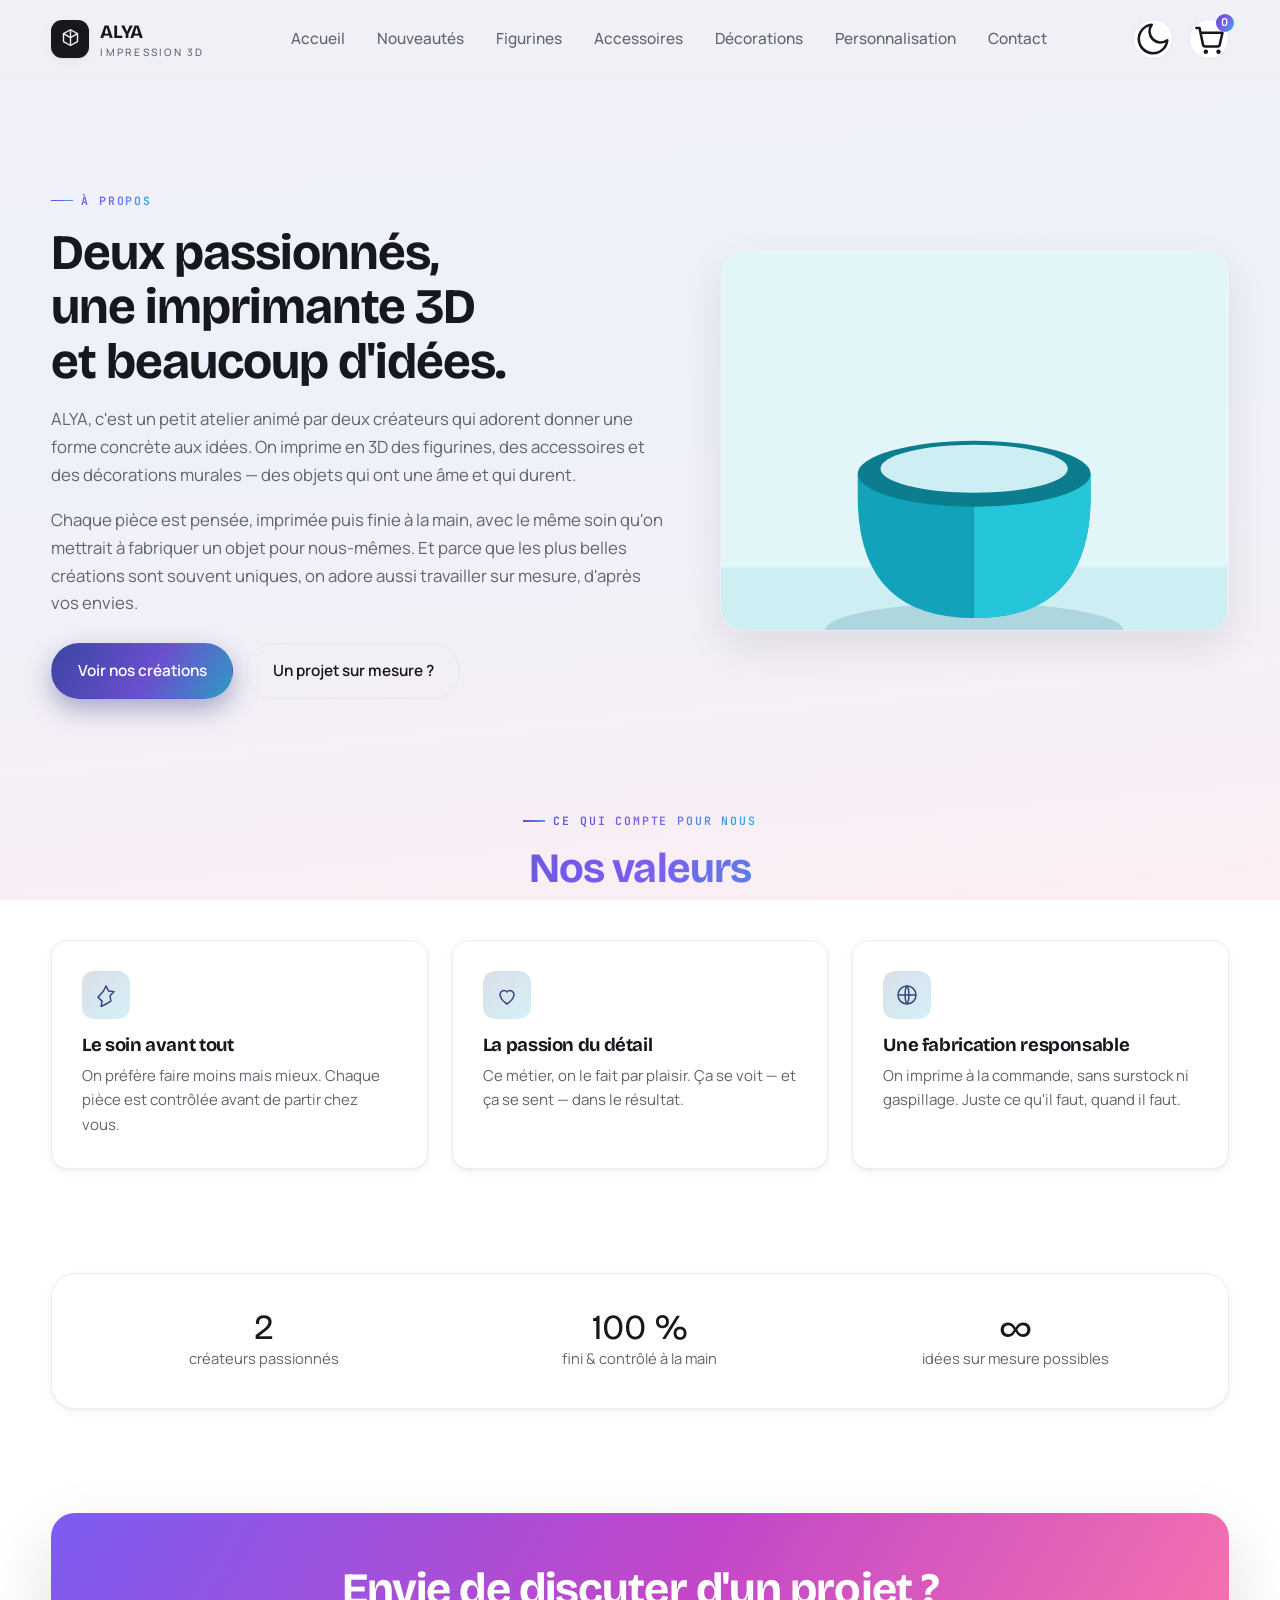
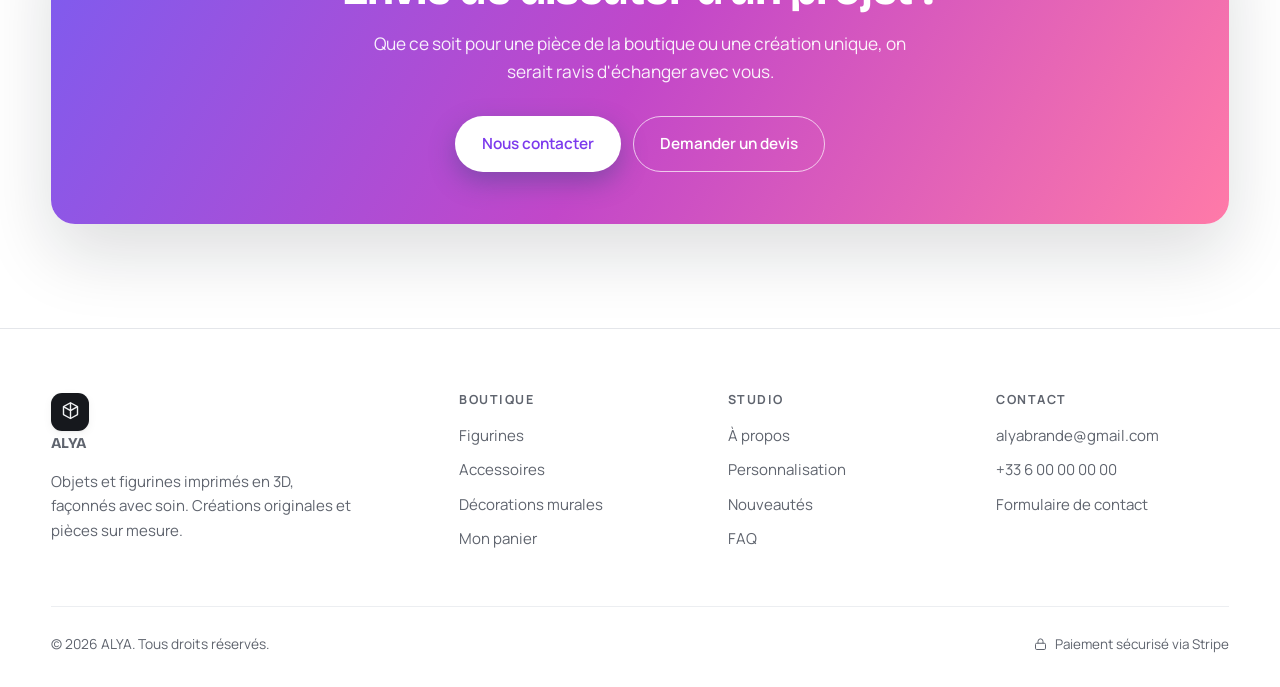
==== a-propos.html @ 7d10f4c6 "Couleur partout : bandes de sections colorées, bannière dégradé, titres colorés - Bandes violet/cyan" ====
<!DOCTYPE html>
<html lang="fr">
<head>
  <meta charset="UTF-8">
  <meta name="viewport" content="width=device-width, initial-scale=1.0">
  <title>À propos — ALYA</title>
  <meta name="description" content="ALYA, un petit atelier d'impression 3D animé par deux passionnés. Notre histoire, nos valeurs et notre façon de travailler.">
  <link rel="preconnect" href="https://fonts.googleapis.com">
  <link rel="preconnect" href="https://fonts.gstatic.com" crossorigin>
  <link rel="stylesheet" href="css/styles.css">
</head>
<body>

  <header id="site-header"></header>

  <!-- ===== HERO À PROPOS ===== -->
  <section>
    <div class="wrap">
      <div class="about-hero">
        <div class="reveal in">
          <span class="eyebrow">À propos</span>
          <h1 style="font-size:clamp(2rem,4.4vw,3.1rem);margin:1rem 0 1rem;">Deux passionnés, une imprimante 3D et beaucoup d'idées.</h1>
          <div class="prose">
            <p>ALYA, c'est un petit atelier animé par deux créateurs qui adorent donner une forme concrète aux idées. On imprime en 3D des figurines, des accessoires et des décorations murales — des objets qui ont une âme et qui durent.</p>
            <p>Chaque pièce est pensée, imprimée puis finie à la main, avec le même soin qu'on mettrait à fabriquer un objet pour nous-mêmes. Et parce que les plus belles créations sont souvent uniques, on adore aussi travailler sur mesure, d'après vos envies.</p>
          </div>
          <div class="hero-cta" style="margin-top:1.6rem;">
            <a class="btn btn-primary" href="boutique.html">Voir nos créations</a>
            <a class="btn btn-ghost" href="sur-mesure.html">Un projet sur mesure ?</a>
          </div>
        </div>
        <div class="about-visual reveal in" data-cat-art="accessoires"></div>
      </div>
    </div>
  </section>

  <!-- ===== VALEURS ===== -->
  <section style="padding-top:0;">
    <div class="wrap">
      <div class="head center reveal">
        <span class="eyebrow" style="justify-content:center">Ce qui compte pour nous</span>
        <h2>Nos valeurs</h2>
      </div>
      <div class="about-values">
        <div class="guarantee reveal"><div class="g-ico"><svg viewBox="0 0 24 24" fill="none"><path d="M12 3l2.5 5 5.5.8-4 3.9.9 5.5L12 21l-4.9 2.6.9-5.5-4-3.9L9.5 8 12 3z" stroke="currentColor" stroke-width="1.5" stroke-linejoin="round"/></svg></div><h3>Le soin avant tout</h3><p>On préfère faire moins mais mieux. Chaque pièce est contrôlée avant de partir chez vous.</p></div>
        <div class="guarantee reveal"><div class="g-ico"><svg viewBox="0 0 24 24" fill="none"><path d="M12 21s-7-4.5-7-10a4 4 0 017-2 4 4 0 017 2c0 5.5-7 10-7 10z" stroke="currentColor" stroke-width="1.5" stroke-linejoin="round"/></svg></div><h3>La passion du détail</h3><p>Ce métier, on le fait par plaisir. Ça se voit — et ça se sent — dans le résultat.</p></div>
        <div class="guarantee reveal"><div class="g-ico"><svg viewBox="0 0 24 24" fill="none"><path d="M3 12a9 9 0 1018 0 9 9 0 00-18 0z" stroke="currentColor" stroke-width="1.5"/><path d="M3 12h18M12 3c2.5 2.5 2.5 15 0 18M12 3c-2.5 2.5-2.5 15 0 18" stroke="currentColor" stroke-width="1.5"/></svg></div><h3>Une fabrication responsable</h3><p>On imprime à la commande, sans surstock ni gaspillage. Juste ce qu'il faut, quand il faut.</p></div>
      </div>
    </div>
  </section>

  <!-- ===== CHIFFRES ===== -->
  <section style="padding-top:0;">
    <div class="wrap">
      <div class="stat-band reveal">
        <div><div class="b">2</div><span>créateurs passionnés</span></div>
        <div><div class="b">100 %</div><span>fini & contrôlé à la main</span></div>
        <div><div class="b">∞</div><span>idées sur mesure possibles</span></div>
      </div>
    </div>
  </section>

  <!-- ===== CTA ===== -->
  <section style="padding-top:0;">
    <div class="wrap">
      <div class="cta-band reveal">
        <h2>Envie de discuter d'un projet ?</h2>
        <p>Que ce soit pour une pièce de la boutique ou une création unique, on serait ravis d'échanger avec vous.</p>
        <div class="hero-cta" style="justify-content:center;">
          <a class="btn btn-primary" href="contact.html">Nous contacter</a>
          <a class="btn btn-ghost" href="sur-mesure.html">Demander un devis</a>
        </div>
      </div>
    </div>
  </section>

  <footer id="site-footer"></footer>

  <script src="js/products.js?v=7"></script>
  <script src="js/app.js?v=7"></script>
</body>
</html>
---- css/styles.css ----
/* =========================================================
   Studio 3DD — Identité visuelle
   Direction : atelier d'impression 3D premium.
   Neutres porcelaine, accent encre profond, typographie
   éditoriale. Sobre, chaleureux, digne de confiance.
   ========================================================= */

@import url('https://fonts.googleapis.com/css2?family=Bricolage+Grotesque:opsz,wght@12..96,400..800&family=Manrope:wght@400;500;600;700;800&family=JetBrains+Mono:wght@500;600;700&display=swap');

:root {
  /* Neutres */
  --bg:        #f1f2f4;
  --surface:   #ffffff;
  --surface-2: #f7f8fa;
  --ink:       #16181d;
  --muted:     #5f646e;
  --line:      #e4e6ea;
  --line-soft: #eceef1;

  /* Accent (encre profonde, utilisée avec parcimonie) */
  --accent:      #34467f;
  --accent-2:    #4a5fa8;
  --accent-soft: #eaedf5;
  --amber:       #b5762f; /* touche chaude discrète : matière, finition */

  --shadow-sm: 0 1px 2px rgba(16,18,25,.05), 0 3px 10px rgba(16,18,25,.05);
  --shadow:    0 16px 40px rgba(16,18,25,.09);
  --shadow-lg: 0 30px 70px rgba(16,18,25,.14);

  --radius:   16px;
  --radius-lg:24px;

  --display: 'Bricolage Grotesque', 'Manrope', system-ui, sans-serif;
  --sans:    'Manrope', system-ui, -apple-system, 'Segoe UI', sans-serif;

  --maxw: 1200px;

  /* Visuels d'attente produits (façon photo studio) */
  --ph-bg1:   #eef0f3;
  --ph-bg2:   #e4e7eb;
  --ph-form1: #cfd4dc;
  --ph-form2: #b7bec9;
  --ph-form3: #9aa2af;
  --ph-shadow: rgba(16,18,25,.09);
}

:root[data-theme="dark"],
html[data-theme="dark"] {
  --bg:        #0e0f13;
  --surface:   #16181e;
  --surface-2: #1b1e25;
  --ink:       #f2f3f6;
  --muted:     #9ca2af;
  --line:      #262a32;
  --line-soft: #20242b;
  --accent:      #93a4e0;
  --accent-2:    #aab7ea;
  --accent-soft: #1c2130;
  --amber:       #d69a55;
  --shadow-sm: 0 1px 2px rgba(0,0,0,.4);
  --shadow:    0 16px 40px rgba(0,0,0,.5);
  --shadow-lg: 0 30px 70px rgba(0,0,0,.6);
  --ph-bg1:   #1b1e25;
  --ph-bg2:   #14161c;
  --ph-form1: #3c4450;
  --ph-form2: #2d3340;
  --ph-form3: #4c5769;
  --ph-shadow: rgba(0,0,0,.45);
}
@media (prefers-color-scheme: dark) {
  :root:not([data-theme="light"]) {
    --bg:        #0e0f13;
    --surface:   #16181e;
    --surface-2: #1b1e25;
    --ink:       #f2f3f6;
    --muted:     #9ca2af;
    --line:      #262a32;
    --line-soft: #20242b;
    --accent:      #93a4e0;
    --accent-2:    #aab7ea;
    --accent-soft: #1c2130;
    --amber:       #d69a55;
    --shadow-sm: 0 1px 2px rgba(0,0,0,.4);
    --shadow:    0 16px 40px rgba(0,0,0,.5);
    --shadow-lg: 0 30px 70px rgba(0,0,0,.6);
    --ph-bg1:   #1b1e25;
    --ph-bg2:   #14161c;
    --ph-form1: #3c4450;
    --ph-form2: #2d3340;
    --ph-form3: #4c5769;
    --ph-shadow: rgba(0,0,0,.45);
  }
}

* { box-sizing: border-box; margin: 0; padding: 0; }
html { scroll-behavior: smooth; -webkit-text-size-adjust: 100%; }
body {
  font-family: var(--sans);
  background: var(--bg);
  color: var(--ink);
  line-height: 1.65;
  font-weight: 400;
  -webkit-font-smoothing: antialiased;
  text-rendering: optimizeLegibility;
}
img { max-width: 100%; display: block; }
a { color: inherit; text-decoration: none; }
::selection { background: var(--accent); color: #fff; }

.wrap { width: min(var(--maxw), 92%); margin-inline: auto; }
section { padding: 92px 0; }

h1, h2, h3, h4 { font-family: var(--display); font-weight: 700; line-height: 1.1; letter-spacing: -.02em; text-wrap: balance; }

/* ---------- Petites étiquettes ---------- */
.eyebrow {
  display: inline-flex; align-items: center; gap: .5rem;
  font-family: var(--sans);
  font-size: .74rem; font-weight: 700;
  letter-spacing: .14em; text-transform: uppercase;
  color: var(--accent);
}
.eyebrow::before { content: ""; width: 22px; height: 1.5px; background: var(--accent); display: inline-block; }

/* ---------- Boutons ---------- */
.btn {
  display: inline-flex; align-items: center; justify-content: center; gap: .55rem;
  font-family: var(--sans); font-weight: 600; font-size: .96rem;
  padding: .9rem 1.6rem; border-radius: 999px; border: 1.5px solid transparent;
  cursor: pointer; transition: transform .18s ease, box-shadow .18s ease, background .18s ease, color .18s ease, border-color .18s ease;
  white-space: nowrap;
}
.btn-primary { background: var(--ink); color: var(--bg); }
.btn-primary:hover { transform: translateY(-2px); box-shadow: var(--shadow); }
.btn-ghost { background: transparent; color: var(--ink); border-color: var(--line); }
.btn-ghost:hover { border-color: var(--ink); transform: translateY(-2px); }
.btn-block { width: 100%; }
.btn[disabled] { opacity: .5; cursor: not-allowed; }
.btn[disabled]:hover { transform: none; box-shadow: none; }
.btn svg { width: 18px; height: 18px; }

/* ---------- Header ---------- */
.site-header {
  position: sticky; top: 0; z-index: 60;
  background: color-mix(in srgb, var(--bg) 80%, transparent);
  backdrop-filter: blur(14px) saturate(1.4);
  border-bottom: 1px solid var(--line-soft);
}
.nav { display: flex; align-items: center; justify-content: space-between; padding: 16px 0; }
.brand { display: inline-flex; align-items: center; gap: .7rem; font-family: var(--display); font-weight: 700; font-size: 1.18rem; letter-spacing: -.02em; }
.brand .mark {
  width: 38px; height: 38px; border-radius: 11px; display: grid; place-items: center;
  background: var(--ink); color: var(--bg); box-shadow: var(--shadow-sm);
}
.brand .mark svg { width: 21px; height: 21px; }
.brand small { display: block; font-family: var(--sans); font-weight: 500; font-size: .64rem; letter-spacing: .22em; text-transform: uppercase; color: var(--muted); margin-top: -3px; }
.nav-links { display: flex; align-items: center; gap: 2rem; }
.nav-links a { font-weight: 500; font-size: .96rem; color: var(--muted); transition: color .15s; }
.nav-links a:hover, .nav-links a.active { color: var(--ink); }
.nav-right { display: flex; align-items: center; gap: 1rem; }
.icon-btn { width: 40px; height: 40px; border-radius: 999px; border: 1.5px solid var(--line); background: var(--surface); color: var(--ink); cursor: pointer; display: grid; place-items: center; transition: border-color .15s, transform .15s; }
.icon-btn:hover { border-color: var(--ink); }
.nav-toggle { display: none; }

/* ---------- Hero ---------- */
.hero { position: relative; overflow: hidden; }
.hero-inner { display: grid; grid-template-columns: 1.05fr .95fr; gap: 56px; align-items: center; padding: 88px 0 72px; }
.hero h1 { font-size: clamp(2.4rem, 5.2vw, 4rem); margin: 1.4rem 0 1.2rem; font-weight: 700; }
.hero h1 em { font-style: normal; color: var(--accent); }
.hero .lead { font-size: 1.16rem; color: var(--muted); max-width: 48ch; margin-bottom: 2rem; }
.hero-cta { display: flex; gap: .8rem; flex-wrap: wrap; align-items: center; }
.hero-meta { display: flex; gap: 1.8rem; margin-top: 2.4rem; flex-wrap: wrap; }
.hero-meta .stat b { font-family: var(--display); font-size: 1.5rem; display: block; line-height: 1; }
.hero-meta .stat span { font-size: .84rem; color: var(--muted); }

.hero-visual { position: relative; }
.hero-frame {
  aspect-ratio: 4/5; border-radius: var(--radius-lg); overflow: hidden;
  background: var(--surface); box-shadow: var(--shadow-lg); border: 1px solid var(--line-soft);
}
.hero-frame svg { width: 100%; height: 100%; }
.hero-tag {
  position: absolute; left: -18px; bottom: 34px;
  background: var(--surface); border: 1px solid var(--line);
  border-radius: 14px; padding: .8rem 1.05rem; box-shadow: var(--shadow);
  display: flex; align-items: center; gap: .7rem; max-width: 230px;
}
.hero-tag .dot { width: 34px; height: 34px; border-radius: 9px; background: var(--accent-soft); color: var(--accent); display: grid; place-items: center; flex: none; }
.hero-tag .dot svg { width: 18px; height: 18px; }
.hero-tag b { font-size: .9rem; display: block; }
.hero-tag span { font-size: .78rem; color: var(--muted); }

/* ---------- Bande de confiance ---------- */
.trust-strip { border-block: 1px solid var(--line-soft); background: var(--surface); }
.trust-strip .wrap { display: grid; grid-template-columns: repeat(4, 1fr); gap: 28px; padding: 30px 0; }
.trust-item { display: flex; align-items: center; gap: .9rem; }
.trust-item .ti { width: 42px; height: 42px; border-radius: 11px; background: var(--surface-2); color: var(--accent); display: grid; place-items: center; flex: none; border: 1px solid var(--line-soft); }
.trust-item .ti svg { width: 21px; height: 21px; }
.trust-item b { font-size: .94rem; display: block; }
.trust-item span { font-size: .82rem; color: var(--muted); }

/* ---------- En-têtes de section ---------- */
.head { max-width: 640px; margin-bottom: 48px; }
.head.center { margin-inline: auto; text-align: center; }
.head h2 { font-size: clamp(1.8rem, 3.6vw, 2.6rem); margin: 1rem 0 .8rem; }
.head p { color: var(--muted); font-size: 1.06rem; }
.head-row { display: flex; align-items: flex-end; justify-content: space-between; gap: 20px; flex-wrap: wrap; }

/* ---------- Catégories ---------- */
.cat-grid { display: grid; grid-template-columns: repeat(3, 1fr); gap: 22px; }
.cat-card {
  position: relative; display: flex; flex-direction: column;
  border-radius: var(--radius-lg); overflow: hidden;
  background: var(--surface); border: 1px solid var(--line-soft);
  box-shadow: var(--shadow-sm); transition: transform .22s ease, box-shadow .22s ease;
  min-height: 320px;
}
.cat-card:hover { transform: translateY(-6px); box-shadow: var(--shadow); }
.cat-card .cat-art { aspect-ratio: 16/11; overflow: hidden; }
.cat-card .cat-art svg { width: 100%; height: 100%; }
.cat-card .cat-body { padding: 22px 24px 26px; display: flex; flex-direction: column; gap: .3rem; flex: 1; }
.cat-card h3 { font-size: 1.3rem; }
.cat-card p { color: var(--muted); font-size: .94rem; }
.cat-card .link { margin-top: auto; padding-top: 1rem; color: var(--ink); font-weight: 600; font-size: .92rem; display: inline-flex; align-items: center; gap: .45rem; transition: gap .18s; }
.cat-card:hover .link { gap: .8rem; }
.cat-card .link .arrow { color: var(--accent); }

/* ---------- Filtres ---------- */
.filters { display: flex; flex-wrap: wrap; gap: .55rem; margin-bottom: 34px; }
.chip {
  font-family: var(--sans); font-weight: 600; font-size: .9rem;
  padding: .58rem 1.15rem; border-radius: 999px;
  border: 1.5px solid var(--line); background: var(--surface); color: var(--muted);
  cursor: pointer; transition: all .16s ease;
}
.chip:hover { border-color: var(--ink); color: var(--ink); }
.chip.active { background: var(--ink); color: var(--bg); border-color: var(--ink); }

/* ---------- Grille produits ---------- */
.product-grid { display: grid; grid-template-columns: repeat(4, 1fr); gap: 24px; }
.card {
  display: flex; flex-direction: column; background: var(--surface);
  border: 1px solid var(--line-soft); border-radius: var(--radius);
  overflow: hidden; box-shadow: var(--shadow-sm);
  transition: transform .2s ease, box-shadow .2s ease, border-color .2s ease;
}
.card:hover { transform: translateY(-6px); box-shadow: var(--shadow); border-color: var(--line); }
.card-media { position: relative; aspect-ratio: 1/1; overflow: hidden; background: var(--surface-2); }
.card-media img { width: 100%; height: 100%; object-fit: cover; }
.card-media svg { width: 100%; height: 100%; }
.badge {
  position: absolute; top: 14px; left: 14px;
  font-size: .68rem; font-weight: 700; letter-spacing: .04em;
  color: var(--ink); background: color-mix(in srgb, var(--surface) 90%, transparent);
  backdrop-filter: blur(6px);
  padding: .32rem .62rem; border-radius: 999px; border: 1px solid var(--line);
}
.badge.nouveau { color: var(--accent); }
.badge.populaire { color: var(--amber); }
.card-body { padding: 18px 18px 20px; display: flex; flex-direction: column; gap: .4rem; flex: 1; }
.card-cat { font-size: .72rem; text-transform: uppercase; letter-spacing: .12em; color: var(--muted); font-weight: 600; }
.card h3 { font-size: 1.06rem; letter-spacing: -.01em; }
.card .desc { font-size: .88rem; color: var(--muted); flex: 1; }
.price-row { display: flex; align-items: baseline; gap: .55rem; margin-top: .5rem; }
.price { font-family: var(--display); font-size: 1.28rem; font-weight: 700; font-variant-numeric: tabular-nums; }
.old-price { font-size: .92rem; color: var(--muted); text-decoration: line-through; }
.card .btn { margin-top: .7rem; }
.empty { grid-column: 1/-1; text-align: center; color: var(--muted); padding: 48px 0; }

/* ---------- Sur mesure (procédé) ---------- */
.process { background: var(--ink); color: var(--bg); border-radius: var(--radius-lg); overflow: hidden; }
:root[data-theme="dark"] .process, html[data-theme="dark"] .process { background: var(--surface-2); color: var(--ink); border: 1px solid var(--line); }
@media (prefers-color-scheme: dark) { :root:not([data-theme="light"]) .process { background: var(--surface-2); color: var(--ink); border: 1px solid var(--line); } }
.process-inner { display: grid; grid-template-columns: .9fr 1.1fr; gap: 48px; padding: 56px; align-items: center; }
.process .eyebrow { color: var(--accent-2); }
.process .eyebrow::before { background: var(--accent-2); }
.process h2 { font-size: clamp(1.8rem, 3.6vw, 2.6rem); margin: 1rem 0 1rem; }
.process p.lead { opacity: .78; margin-bottom: 1.8rem; max-width: 44ch; }
.process .btn-primary { background: var(--bg); color: var(--ink); }
.steps { display: grid; gap: 14px; }
.step { display: flex; gap: 1.1rem; align-items: flex-start; padding: 20px 22px; border-radius: 14px; background: color-mix(in srgb, var(--bg) 8%, transparent); border: 1px solid color-mix(in srgb, var(--bg) 16%, transparent); }
:root[data-theme="dark"] .step, html[data-theme="dark"] .step { background: var(--surface); border-color: var(--line); }
@media (prefers-color-scheme: dark) { :root:not([data-theme="light"]) .step { background: var(--surface); border-color: var(--line); } }
.step .num { font-family: var(--display); font-weight: 700; font-size: 1.15rem; opacity: .55; flex: none; width: 1.6rem; }
.step b { display: block; font-size: 1.02rem; margin-bottom: .15rem; }
.step span { font-size: .9rem; opacity: .72; }

/* ---------- Garanties ---------- */
.guarantee-grid { display: grid; grid-template-columns: repeat(3, 1fr); gap: 24px; }
.guarantee {
  background: var(--surface); border: 1px solid var(--line-soft); border-radius: var(--radius);
  padding: 30px; box-shadow: var(--shadow-sm);
}
.guarantee .g-ico { width: 48px; height: 48px; border-radius: 12px; background: var(--accent-soft); color: var(--accent); display: grid; place-items: center; margin-bottom: 1rem; }
.guarantee .g-ico svg { width: 24px; height: 24px; }
.guarantee h3 { font-size: 1.16rem; margin-bottom: .5rem; }
.guarantee p { color: var(--muted); font-size: .94rem; }

/* ---------- FAQ ---------- */
.faq { max-width: 760px; margin-inline: auto; }
.faq details {
  border: 1px solid var(--line); border-radius: 14px; background: var(--surface);
  padding: 4px 22px; margin-bottom: 12px; transition: border-color .18s;
}
.faq details[open] { border-color: var(--ink); }
.faq summary {
  cursor: pointer; list-style: none; padding: 18px 0; font-weight: 600; font-size: 1.04rem;
  display: flex; align-items: center; justify-content: space-between; gap: 1rem;
}
.faq summary::-webkit-details-marker { display: none; }
.faq summary .plus { flex: none; width: 22px; height: 22px; position: relative; transition: transform .2s; }
.faq summary .plus::before, .faq summary .plus::after { content: ""; position: absolute; background: var(--ink); border-radius: 2px; inset: 0; margin: auto; }
.faq summary .plus::before { width: 14px; height: 2px; }
.faq summary .plus::after { width: 2px; height: 14px; }
.faq details[open] summary .plus { transform: rotate(135deg); }
.faq .answer { padding: 0 0 20px; color: var(--muted); font-size: .96rem; }

/* ---------- Bannière CTA ---------- */
.cta-band { text-align: center; }
.cta-band h2 { font-size: clamp(1.9rem, 4vw, 2.8rem); margin-bottom: 1rem; }
.cta-band p { color: var(--muted); max-width: 52ch; margin: 0 auto 1.8rem; font-size: 1.08rem; }

/* ---------- Formulaire devis ---------- */
.form-card { background: var(--surface); border: 1px solid var(--line); border-radius: var(--radius-lg); padding: 40px; box-shadow: var(--shadow); max-width: 760px; margin-inline: auto; }
.form-row { display: grid; gap: .45rem; margin-bottom: 1.2rem; }
.form-row.two { grid-template-columns: 1fr 1fr; gap: 1rem; }
.form-row label { font-weight: 600; font-size: .9rem; }
.form-row input, .form-row textarea, .form-row select {
  font-family: var(--sans); font-size: 1rem; color: var(--ink);
  padding: .85rem 1rem; border-radius: 12px; border: 1.5px solid var(--line);
  background: var(--surface-2); transition: border-color .15s, background .15s;
}
.form-row input:focus, .form-row textarea:focus, .form-row select:focus { outline: none; border-color: var(--accent); background: var(--surface); }
.form-note { text-align: center; font-size: .86rem; color: var(--muted); margin-top: 1rem; }
.secure { display: inline-flex; align-items: center; gap: .4rem; font-size: .84rem; color: var(--muted); }
.secure svg { width: 15px; height: 15px; }

/* ---------- Page boutique : en-tête ---------- */
.page-head { background: var(--surface); border-bottom: 1px solid var(--line-soft); }
.page-head .wrap { padding: 64px 0 52px; }
.page-head h1 { font-size: clamp(2rem, 4.4vw, 3.1rem); margin: 1rem 0 .8rem; }
.page-head p { color: var(--muted); font-size: 1.1rem; max-width: 54ch; }

/* ---------- Footer ---------- */
.site-footer { background: var(--surface); border-top: 1px solid var(--line); padding: 64px 0 32px; }
.footer-grid { display: grid; grid-template-columns: 1.6fr 1fr 1fr 1fr; gap: 36px; margin-bottom: 44px; }
.footer-grid h4 { font-family: var(--sans); font-size: .78rem; text-transform: uppercase; letter-spacing: .12em; color: var(--muted); margin-bottom: 1.1rem; font-weight: 700; }
.footer-grid a, .footer-grid p { display: block; color: var(--muted); font-size: .94rem; margin-bottom: .6rem; transition: color .15s; }
.footer-grid a:hover { color: var(--ink); }
.footer-brand p { max-width: 34ch; }
.footer-bottom { border-top: 1px solid var(--line-soft); padding-top: 26px; display: flex; justify-content: space-between; gap: 12px; flex-wrap: wrap; color: var(--muted); font-size: .86rem; }

/* ---------- Révélation au scroll ---------- */
.reveal { opacity: 0; transform: translateY(18px); transition: opacity .6s ease, transform .6s ease; }
.reveal.in { opacity: 1; transform: none; }
@media (prefers-reduced-motion: reduce) { .reveal { opacity: 1; transform: none; transition: none; } html { scroll-behavior: auto; } }

/* ---------- Responsive ---------- */
@media (max-width: 1000px) {
  section { padding: 72px 0; }
  .hero-inner { grid-template-columns: 1fr; gap: 40px; padding: 60px 0 40px; }
  .hero-visual { max-width: 460px; }
  .cat-grid, .guarantee-grid { grid-template-columns: 1fr; }
  .product-grid { grid-template-columns: repeat(3, 1fr); }
  .process-inner { grid-template-columns: 1fr; gap: 32px; padding: 40px 32px; }
  .trust-strip .wrap { grid-template-columns: 1fr 1fr; gap: 22px; }
  .footer-grid { grid-template-columns: 1fr 1fr; gap: 28px; }
}
@media (max-width: 720px) {
  .nav-links { position: fixed; inset: 64px 0 auto 0; flex-direction: column; align-items: flex-start; gap: 0; background: var(--surface); border-bottom: 1px solid var(--line); padding: 8px 6%; box-shadow: var(--shadow); display: none; }
  .nav-links.open { display: flex; }
  .nav-links a { width: 100%; padding: .95rem 0; border-bottom: 1px solid var(--line-soft); }
  .nav-toggle { display: grid; }
  .product-grid { grid-template-columns: 1fr 1fr; gap: 14px; }
  .cat-grid { gap: 16px; }
  .form-row.two { grid-template-columns: 1fr; }
  .form-card { padding: 26px; }
  .card-body { padding: 14px; }
  .footer-grid { grid-template-columns: 1fr; }
}

/* =========================================================
   Ajouts : panier, badge, toast, contact, à propos, formulaire
   ========================================================= */

/* Bouton panier + compteur */
.cart-btn { position: relative; }
.cart-count {
  position: absolute; top: -6px; right: -6px; min-width: 18px; height: 18px; padding: 0 4px;
  border-radius: 999px; background: var(--accent); color: #fff; font-size: .68rem; font-weight: 700;
  display: grid; place-items: center; line-height: 1;
}
:root[data-theme="dark"] .cart-count, html[data-theme="dark"] .cart-count { color: #0e0f13; }

/* Toast */
.toast {
  position: fixed; left: 50%; bottom: 26px; transform: translate(-50%, 20px);
  background: var(--ink); color: var(--bg); padding: .75rem 1.2rem; border-radius: 999px;
  font-size: .92rem; font-weight: 600; box-shadow: var(--shadow-lg);
  opacity: 0; pointer-events: none; transition: opacity .25s ease, transform .25s ease; z-index: 200;
}
.toast.show { opacity: 1; transform: translate(-50%, 0); }

/* Boutons petits */
.btn-sm { padding: .5rem .9rem; font-size: .85rem; }

/* ---------- Page panier ---------- */
.cart-layout { display: grid; grid-template-columns: 1fr 340px; gap: 32px; align-items: start; }
.cart-lines { display: flex; flex-direction: column; gap: 14px; }
.cart-line {
  display: grid; grid-template-columns: 88px 1fr auto auto auto; gap: 18px; align-items: center;
  background: var(--surface); border: 1px solid var(--line-soft); border-radius: var(--radius);
  padding: 14px; box-shadow: var(--shadow-sm);
}
.cart-thumb { width: 88px; height: 88px; border-radius: 12px; overflow: hidden; background: var(--surface-2); }
.cart-thumb svg, .cart-thumb img { width: 100%; height: 100%; object-fit: cover; }
.cart-info h3 { font-size: 1.05rem; margin: .1rem 0; }
.cart-unit { font-size: .85rem; color: var(--muted); }
.qty { display: inline-flex; align-items: center; gap: .2rem; border: 1.5px solid var(--line); border-radius: 999px; padding: 2px; }
.qty-btn { width: 30px; height: 30px; border: none; background: transparent; color: var(--ink); font-size: 1.15rem; cursor: pointer; border-radius: 999px; line-height: 1; }
.qty-btn:hover { background: var(--surface-2); }
.qty-val { min-width: 26px; text-align: center; font-weight: 600; font-variant-numeric: tabular-nums; }
.cart-line-total { font-family: var(--display); font-weight: 700; font-size: 1.1rem; font-variant-numeric: tabular-nums; }
.cart-line-actions { display: flex; flex-direction: column; gap: .4rem; align-items: flex-end; }
.link-remove { background: none; border: none; color: var(--muted); font-size: .82rem; cursor: pointer; text-decoration: underline; padding: 0; font-family: var(--sans); }
.link-remove:hover { color: var(--ink); }
.cart-summary { background: var(--surface); border: 1px solid var(--line); border-radius: var(--radius-lg); padding: 26px; box-shadow: var(--shadow-sm); position: sticky; top: 90px; }
.cart-summary h3 { font-size: 1.2rem; margin-bottom: 1rem; }
.sum-row { display: flex; justify-content: space-between; align-items: baseline; padding: .5rem 0; border-bottom: 1px solid var(--line-soft); }
.sum-row b { font-family: var(--display); font-size: 1.15rem; }
.sum-row.muted { color: var(--muted); font-size: .9rem; border-bottom: none; }
.sum-note { font-size: .82rem; color: var(--muted); margin: 1rem 0; }
.cart-empty { text-align: center; padding: 60px 0; display: grid; gap: 18px; justify-items: center; }
.cart-empty p { color: var(--muted); font-size: 1.1rem; }

/* ---------- Contact ---------- */
.contact-grid { display: grid; grid-template-columns: 1fr 1.2fr; gap: 40px; align-items: start; }
.contact-cards { display: grid; gap: 14px; }
.contact-card { display: flex; gap: 1rem; align-items: flex-start; background: var(--surface); border: 1px solid var(--line-soft); border-radius: var(--radius); padding: 20px 22px; box-shadow: var(--shadow-sm); }
.contact-card .ci { width: 44px; height: 44px; border-radius: 11px; background: var(--accent-soft); color: var(--accent); display: grid; place-items: center; flex: none; }
.contact-card .ci svg { width: 22px; height: 22px; }
.contact-card b { display: block; font-size: 1rem; }
.contact-card a, .contact-card span { color: var(--muted); font-size: .94rem; }
.contact-card a:hover { color: var(--accent); }

/* Astérisque champ obligatoire + fichier */
.req { color: var(--accent); }
.form-row input[type="file"] { padding: .6rem; background: var(--surface-2); cursor: pointer; }
.form-hint { font-size: .82rem; color: var(--muted); }

/* ---------- À propos ---------- */
.about-hero { display: grid; grid-template-columns: 1.1fr .9fr; gap: 48px; align-items: center; }
.about-hero .about-visual { aspect-ratio: 4/3; border-radius: var(--radius-lg); overflow: hidden; background: var(--surface-2); border: 1px solid var(--line-soft); box-shadow: var(--shadow); }
.prose { max-width: 62ch; }
.prose p { color: var(--muted); margin-bottom: 1.1rem; font-size: 1.05rem; }
.about-values { display: grid; grid-template-columns: repeat(3, 1fr); gap: 24px; }
.stat-band { display: grid; grid-template-columns: repeat(3, 1fr); gap: 24px; text-align: center; background: var(--surface); border: 1px solid var(--line-soft); border-radius: var(--radius-lg); padding: 36px; box-shadow: var(--shadow-sm); }
.stat-band .b { font-family: var(--display); font-size: 2.2rem; line-height: 1; }
.stat-band span { color: var(--muted); font-size: .92rem; }
.footer-social { display: flex; gap: 1rem; margin-top: 1rem; }
.footer-social a { display: inline; margin: 0; }

@media (max-width: 1000px) {
  .cart-layout { grid-template-columns: 1fr; }
  .cart-summary { position: static; }
  .contact-grid { grid-template-columns: 1fr; gap: 28px; }
  .about-hero { grid-template-columns: 1fr; gap: 28px; }
  .about-values { grid-template-columns: 1fr; }
  .stat-band { grid-template-columns: 1fr; gap: 18px; padding: 28px; }
}
@media (max-width: 620px) {
  .cart-line { grid-template-columns: 64px 1fr; grid-template-areas: "thumb info" "thumb qty" "total total" "act act"; row-gap: 10px; }
  .cart-thumb { grid-area: thumb; width: 64px; height: 64px; }
  .cart-info { grid-area: info; }
  .qty { grid-area: qty; justify-self: start; }
  .cart-line-total { grid-area: total; }
  .cart-line-actions { grid-area: act; flex-direction: row; align-items: center; justify-content: space-between; }
}

/* =========================================================
   ÉNERGIE « TECH PREMIUM » + INTRO IMPRIMANTE 3D
   Sobre, mais avec une pointe de folie & de technologie.
   ========================================================= */
:root {
  --mono: 'JetBrains Mono', ui-monospace, SFMono-Regular, monospace;
  --grad:     linear-gradient(120deg, #4a54c9 0%, #7c5cf0 50%, #28b6d8 100%);
  --grad-btn: linear-gradient(120deg, #3b45a3 0%, #6a4fce 55%, #2f9ac4 100%);
  --glow: color-mix(in srgb, var(--accent) 42%, transparent);
}
:root[data-theme="dark"], html[data-theme="dark"] {
  --grad:     linear-gradient(120deg, #8b93ff 0%, #b596ff 50%, #71e3f2 100%);
  --grad-btn: linear-gradient(120deg, #5560d6 0%, #8a6cf0 55%, #3fb6da 100%);
}
@media (prefers-color-scheme: dark) {
  :root:not([data-theme="light"]) {
    --grad:     linear-gradient(120deg, #8b93ff 0%, #b596ff 50%, #71e3f2 100%);
    --grad-btn: linear-gradient(120deg, #5560d6 0%, #8a6cf0 55%, #3fb6da 100%);
  }
}

/* Respiration : plus d'air */
section { padding: 104px 0; }

/* Étiquettes en mono technique, encre dégradée */
.eyebrow { font-family: var(--mono); font-weight: 600; font-size: .72rem; letter-spacing: .16em;
  background: var(--grad); -webkit-background-clip: text; background-clip: text; color: transparent; }
.eyebrow::before { background: var(--grad); }

/* Titres : mot mis en avant en dégradé */
.hero h1 em { background: var(--grad); -webkit-background-clip: text; background-clip: text; color: transparent; }

/* Boutons principaux : dégradé tech + halo (le côté sobre reste sur les boutons "ghost") */
.btn-primary { background: var(--grad-btn); color: #fff; box-shadow: 0 10px 26px var(--glow); }
.btn-primary:hover { box-shadow: 0 16px 36px var(--glow); }

/* Halos lumineux animés dans le hero */
.hero-inner { position: relative; z-index: 1; }
.hero::before, .hero::after { content: ""; position: absolute; border-radius: 50%; filter: blur(64px); pointer-events: none; z-index: 0; }
.hero::before { width: 520px; height: 520px; background: radial-gradient(circle, rgba(108,79,224,.34), transparent 68%); top: -170px; right: -60px; animation: orb1 16s ease-in-out infinite; }
.hero::after  { width: 440px; height: 440px; background: radial-gradient(circle, rgba(40,182,216,.30), transparent 68%); bottom: -160px; left: -70px; animation: orb2 19s ease-in-out infinite; }
@keyframes orb1 { 50% { transform: translate(-40px, 50px) scale(1.1); } }
@keyframes orb2 { 50% { transform: translate(50px, -40px) scale(1.08); } }

/* Cadre hero : léger flottement */
.hero-frame { animation: floaty 7s ease-in-out infinite; }
@keyframes floaty { 50% { transform: translateY(-12px); } }

/* Cartes : liseré dégradé au survol + halo discret */
.card { position: relative; }
.card::before { content: ""; position: absolute; left: 0; right: 0; top: 0; height: 3px; background: var(--grad); transform: scaleX(0); transform-origin: left; transition: transform .3s ease; z-index: 3; }
.card:hover::before { transform: scaleX(1); }
.card:hover { box-shadow: var(--shadow), 0 0 0 1px var(--glow); }

/* Nav active : soulignement dégradé */
.nav-links a.active { position: relative; color: var(--ink); }
.nav-links a.active::after { content: ""; position: absolute; left: 0; right: 0; bottom: -6px; height: 2px; border-radius: 2px; background: var(--grad); }

/* Badge panier + petites données */
.cart-count { background: var(--grad); }
.hero-meta .stat span { font-family: var(--mono); text-transform: uppercase; letter-spacing: .05em; font-size: .72rem; }

@media (prefers-reduced-motion: reduce) {
  .hero::before, .hero::after, .hero-frame { animation: none; }
}

/* ---------- Intro : vraie imprimante 3D qui imprime ALYA en relief ---------- */
.intro { position: fixed; inset: 0; z-index: 9999;
  background: radial-gradient(circle at 50% 42%, color-mix(in srgb, var(--accent) 9%, var(--bg)), var(--bg) 68%);
  display: flex; flex-direction: column; align-items: center; justify-content: center; gap: 18px; }
.intro.hide { opacity: 0; pointer-events: none; transition: opacity .6s ease; }
.intro-stage { position: relative; width: 460px; height: 340px; max-width: 92vw; }
.intro-machine { width: 100%; height: 100%; display: block; overflow: visible; }
.intro-machine .frame { fill: none; stroke: var(--ink); stroke-width: 9; stroke-linejoin: round; stroke-linecap: round; opacity: .88; }
.intro-machine .foot { fill: var(--ink); opacity: .88; }
.intro-machine .bed-top { fill: var(--ink); opacity: .13; }
.intro-machine .bed-front { fill: var(--ink); opacity: .22; }
.intro-machine .gantry-bar { fill: var(--ink); opacity: .82; }
.intro-machine .motor { fill: var(--accent); opacity: .85; }
.intro-machine .carriage-box { fill: var(--ink); }
.intro-machine .nozzle { fill: var(--ink); }
.intro-machine .filament { stroke: var(--accent); stroke-width: 3; stroke-linecap: round; }
.intro-machine .spark { fill: var(--accent); filter: drop-shadow(0 0 5px var(--accent)); }
/* La tête (buse) et l'impression montent EXACTEMENT au même rythme, couche par
   couche : la pointe de la buse reste sur la couche en cours d'impression. */
.intro-machine .ig { animation: gantryRise 2.7s steps(18, start) .35s forwards; }
.intro-machine .carriage { animation: carriageSweep .32s ease-in-out .35s infinite alternate; }
.intro-print { position: absolute; left: 0; right: 0; bottom: 92px; text-align: center;
  font-family: var(--display); font-weight: 800; font-size: 82px; line-height: 1; letter-spacing: -.045em;
  color: #6d52d4;
  text-shadow: 1px 2px 0 #5c44bd, 2px 4px 0 #4f3aa8, 3px 6px 0 #453394, 4px 8px 0 #3b2c81, 5px 11px 16px rgba(18,18,42,.4);
  clip-path: inset(100% 0 0 0); animation: printRise 2.7s steps(18, start) .35s forwards; }
.intro-tag { font-family: var(--mono); font-size: .72rem; letter-spacing: .34em; text-transform: uppercase; color: var(--muted);
  opacity: 0; animation: introTag .5s ease 3s forwards; }
@keyframes gantryRise  { from { transform: translateY(56px); } to { transform: translateY(-26px); } }
@keyframes carriageSweep { from { transform: translateX(-122px); } to { transform: translateX(122px); } }
@keyframes printRise   { to { clip-path: inset(0 0 0 0); } }
@keyframes introTag    { from { opacity: 0; transform: translateY(6px); } to { opacity: 1; transform: none; } }
@media (prefers-reduced-motion: reduce) { .intro { display: none; } }

@media (max-width: 560px) {
  .intro-stage { transform: scale(.72); }
  section { padding: 84px 0; }
}

/* Message de confirmation après envoi d'un formulaire */
.form-success { text-align: center; padding: 26px 10px; display: grid; gap: 12px; justify-items: center; }
.form-success .fs-ico { width: 58px; height: 58px; border-radius: 50%; background: var(--accent-soft); color: var(--accent); display: grid; place-items: center; }
.form-success .fs-ico svg { width: 30px; height: 30px; }
.form-success h3 { font-size: 1.4rem; }
.form-success p { color: var(--muted); max-width: 38ch; }

/* =========================================================
   PLUS DE PEPS EN THÈME CLAIR (le thème sombre reste inchangé)
   ========================================================= */
:root {
  --page-bg: linear-gradient(175deg, #f1f0fb 0%, #edf1fa 42%, #fbeef4 100%);
  --hero-wash:
    radial-gradient(1000px 520px at 80% -8%, rgba(124,92,240,.18), transparent 60%),
    radial-gradient(820px 520px at -5% 18%, rgba(40,182,216,.14), transparent 55%);
  --band-wash: linear-gradient(120deg, #ece6fe 0%, #e7f3fb 55%, #fde9f2 100%);
  /* placeholders produits teintés (moins gris, plus vivants) */
  --ph-bg1:   #eceefb;
  --ph-bg2:   #e2e5f6;
  --ph-form1: #d0cff0;
  --ph-form2: #b4b4e6;
  --ph-form3: #8f8fd0;
  --ph-shadow: rgba(80,70,160,.12);
}
:root[data-theme="dark"], html[data-theme="dark"] {
  --page-bg: var(--bg); --hero-wash: none; --band-wash: var(--surface);
}
@media (prefers-color-scheme: dark) {
  :root:not([data-theme="light"]) { --page-bg: var(--bg); --hero-wash: none; --band-wash: var(--surface); }
}

body { background: var(--page-bg); background-attachment: fixed; }
.hero { background: var(--hero-wash); }
.hero::before, .hero::after { opacity: .95; }

/* Bandeau de confiance légèrement teinté */
.trust-strip { background: color-mix(in srgb, var(--surface) 88%, var(--accent-soft)); }

/* Bannière CTA colorée (pop) */
.cta-band {
  background: var(--band-wash);
  border: 1px solid var(--line-soft);
  border-radius: var(--radius-lg);
  padding: 52px 32px;
}
:root[data-theme="dark"] .cta-band, html[data-theme="dark"] .cta-band { border-color: var(--line); }

/* Icônes de catégorie / garanties en dégradé (plus vivant) */
.guarantee .g-ico, .contact-card .ci, .hero-tag .dot {
  background: linear-gradient(135deg, color-mix(in srgb, var(--accent) 18%, var(--surface)), color-mix(in srgb, #28b6d8 20%, var(--surface)));
}

/* =========================================================
   NIVEAU DE COULEUR "MIDDLE" (plus vif, clair ET sombre)
   ========================================================= */
/* Hero plus coloré */
:root {
  --hero-wash:
    radial-gradient(1100px 560px at 82% -10%, rgba(124,92,240,.26), transparent 60%),
    radial-gradient(900px 560px at -8% 16%, rgba(40,182,216,.20), transparent 55%),
    radial-gradient(720px 480px at 50% 118%, rgba(255,110,170,.15), transparent 60%);
}

/* Badges produits colorés (remplis) */
.badge { background: var(--ink); color: #fff; border: none; backdrop-filter: none; }
.badge.nouveau   { background: linear-gradient(135deg, #7c5cf0, #28b6d8); color: #fff; }
.badge.populaire { background: linear-gradient(135deg, #ff7aa8, #ff9d5c); color: #fff; }

/* En-têtes de page teintés */
.page-head { background: var(--band-wash); }

/* Cartes catégorie : liseré coloré en haut */
.cat-grid .cat-card:nth-child(3n+1) { border-top: 3px solid #7c5cf0; }
.cat-grid .cat-card:nth-child(3n+2) { border-top: 3px solid #22c3d6; }
.cat-grid .cat-card:nth-child(3n+3) { border-top: 3px solid #ff7aa8; }

/* Étiquette catégorie des produits en couleur d'accent */
.card-cat { color: #7c5cf0; }

/* =========================================================
   COULEUR PARTOUT — mode clair coloré (sombre reste sobre)
   ========================================================= */
:root {
  --band-violet: linear-gradient(180deg, #f3ecff 0%, #ebe0ff 100%);
  --band-cyan:   linear-gradient(180deg, #e6f7fb 0%, #d8f0f6 100%);
  --band-pink:   linear-gradient(180deg, #ffedf4 0%, #ffe0ec 100%);
  --band-amber:  linear-gradient(180deg, #fff3e3 0%, #ffe8cd 100%);
  --band-trust:  linear-gradient(90deg, #efe6ff 0%, #e2f5fb 50%, #ffe7f1 100%);
  --cc1: linear-gradient(180deg, #f2eb ff, #ffffff);
  --cc1: linear-gradient(180deg, #f2ebff, #ffffff);
  --cc2: linear-gradient(180deg, #e7f8fc, #ffffff);
  --cc3: linear-gradient(180deg, #ffedf6, #ffffff);
}
:root[data-theme="dark"], html[data-theme="dark"] {
  --band-violet: var(--bg); --band-cyan: var(--bg); --band-pink: var(--bg); --band-amber: var(--bg);
  --band-trust: var(--surface); --cc1: var(--surface); --cc2: var(--surface); --cc3: var(--surface);
}
@media (prefers-color-scheme: dark) { :root:not([data-theme="light"]) {
  --band-violet: var(--bg); --band-cyan: var(--bg); --band-pink: var(--bg); --band-amber: var(--bg);
  --band-trust: var(--surface); --cc1: var(--surface); --cc2: var(--surface); --cc3: var(--surface);
}}

/* Bandes de sections colorées (accueil) */
#categories { background: var(--band-violet); }
#selection  { background: var(--band-cyan);  padding-top: 64px !important; }
#garanties  { background: var(--band-pink);  padding-top: 64px !important; }
#faq        { background: var(--band-amber); padding-top: 64px !important; }
.trust-strip { background: var(--band-trust); }

/* Cartes catégories teintées */
.cat-grid .cat-card:nth-child(3n+1) { background: var(--cc1); }
.cat-grid .cat-card:nth-child(3n+2) { background: var(--cc2); }
.cat-grid .cat-card:nth-child(3n+3) { background: var(--cc3); }

/* Titres de section en dégradé */
.head h2 { background: var(--grad); -webkit-background-clip: text; background-clip: text; color: transparent; }

/* Bannière CTA : dégradé vif plein */
.cta-band { background: linear-gradient(120deg, #7c5cf0 0%, #c247c9 50%, #ff7aa8 100%); color: #fff; border: none; box-shadow: var(--shadow-lg); }
.cta-band h2 { color: #fff; }
.cta-band p { color: rgba(255,255,255,.92); }
.cta-band .btn-primary { background: #fff; color: #7c3aed; }
.cta-band .btn-ghost { border-color: rgba(255,255,255,.7); color: #fff; }
.cta-band .btn-ghost:hover { background: rgba(255,255,255,.14); border-color: #fff; }

/* En-tête de page (boutique, contact…) plus coloré */
.page-head { background: linear-gradient(120deg, #efe7ff, #e4f5fb 55%, #ffe8f2); border-bottom: 1px solid var(--line-soft); }
:root[data-theme="dark"] .page-head, html[data-theme="dark"] .page-head { background: var(--surface); }
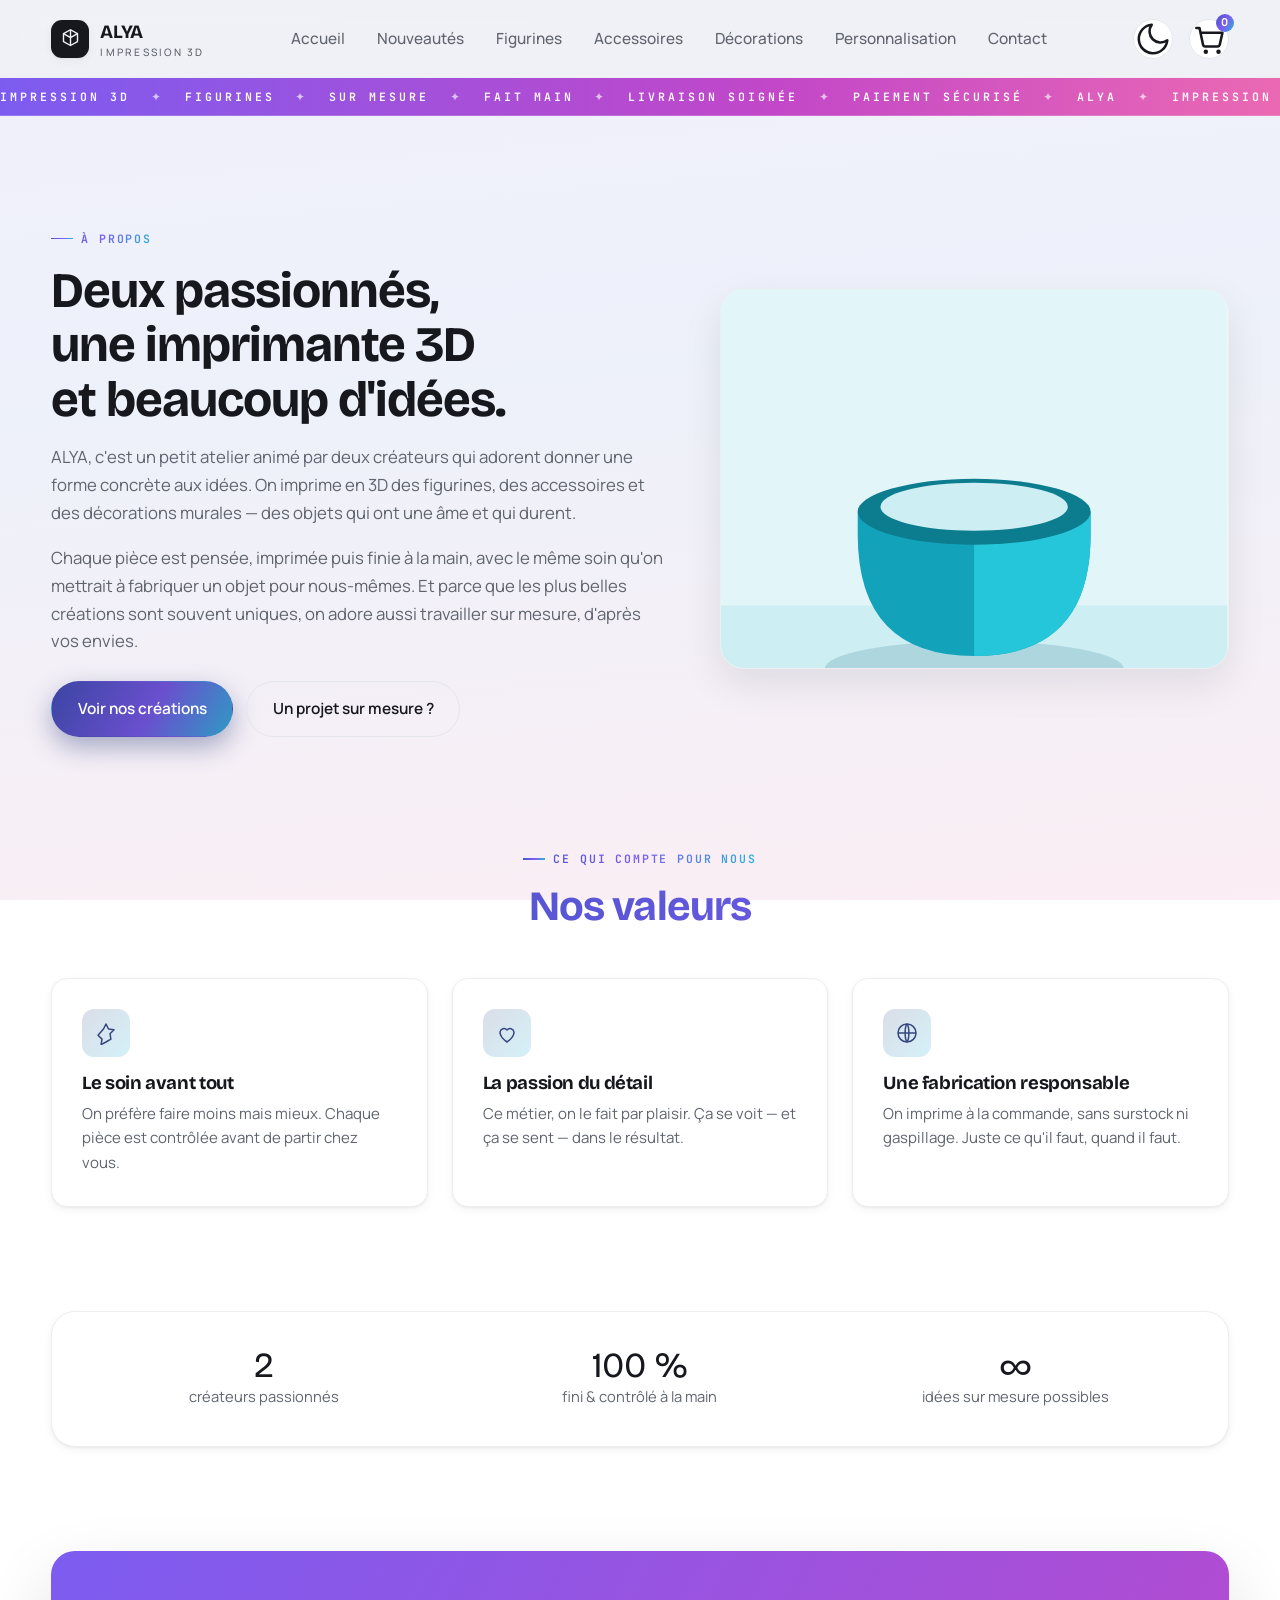
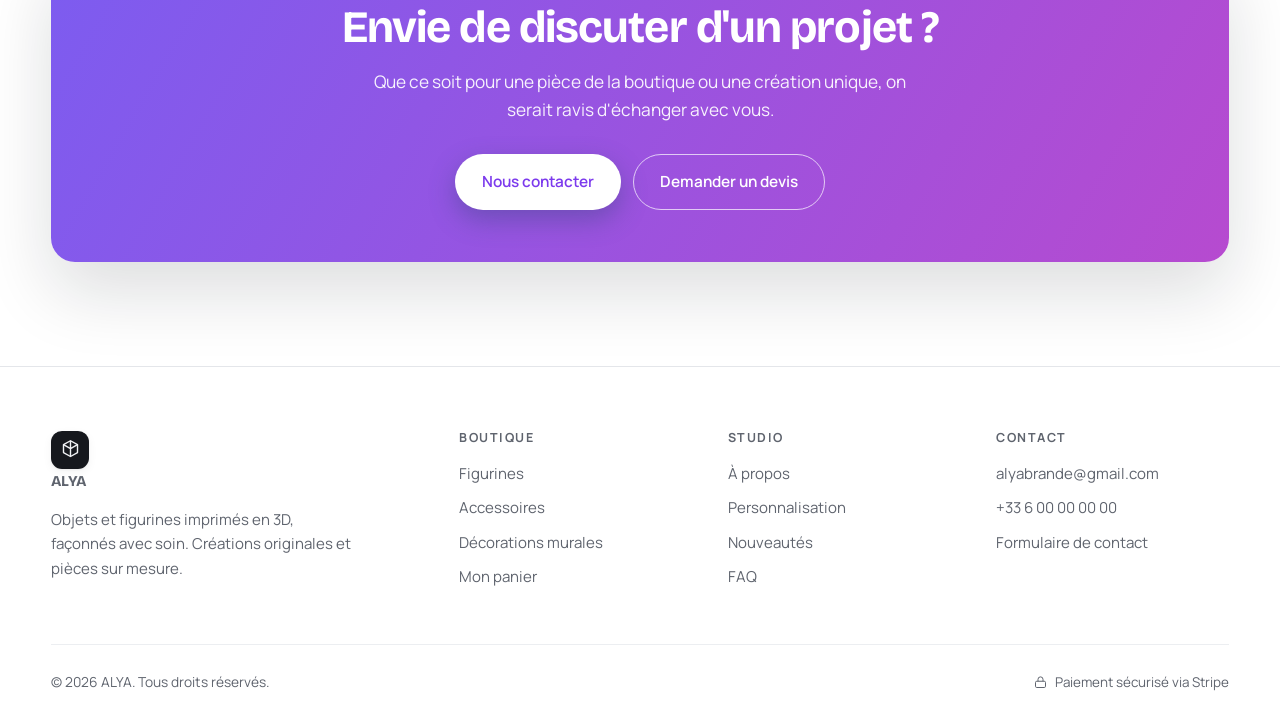
==== commit e5690123: "Pointe de folie : dégradés animés, ruban défilant tech, cartes réactives - Ruban défilant animé sous" ====
--- a/a-propos.html
+++ b/a-propos.html
@@ -76,7 +76,7 @@
 
   <footer id="site-footer"></footer>
 
-  <script src="js/products.js?v=7"></script>
-  <script src="js/app.js?v=7"></script>
+  <script src="js/products.js?v=8"></script>
+  <script src="js/app.js?v=8"></script>
 </body>
 </html>
--- a/css/styles.css
+++ b/css/styles.css
@@ -710,3 +710,42 @@
 /* En-tête de page (boutique, contact…) plus coloré */
 .page-head { background: linear-gradient(120deg, #efe7ff, #e4f5fb 55%, #ffe8f2); border-bottom: 1px solid var(--line-soft); }
 :root[data-theme="dark"] .page-head, html[data-theme="dark"] .page-head { background: var(--surface); }
+
+/* =========================================================
+   POINTE DE FOLIE — mouvement, animations, tech
+   ========================================================= */
+@keyframes gradShift { 0%{background-position:0% 50%} 50%{background-position:100% 50%} 100%{background-position:0% 50%} }
+@keyframes floatY { 0%,100%{transform:translateY(0)} 50%{transform:translateY(-14px)} }
+@keyframes scrollX { from{transform:translateX(0)} to{transform:translateX(-50%)} }
+
+/* Dégradés vivants (qui bougent doucement) */
+.cta-band     { background-size: 240% 240%; animation: gradShift 9s ease infinite; }
+.trust-strip  { background-size: 240% 240%; animation: gradShift 16s ease infinite; }
+.hero h1 em, .head h2 { background-size: 260% auto; animation: gradShift 7s ease infinite; }
+
+/* Hero animé */
+.hero-frame { animation: floatY 6s ease-in-out infinite; }
+
+/* Cartes réactives au survol */
+.card { transition: transform .25s cubic-bezier(.2,.8,.2,1), box-shadow .25s ease, border-color .2s ease; }
+.card:hover { transform: translateY(-10px) scale(1.02); box-shadow: var(--shadow-lg), 0 12px 34px var(--glow); }
+.cat-card { transition: transform .25s cubic-bezier(.2,.8,.2,1), box-shadow .22s ease; }
+.cat-card:hover { transform: translateY(-8px) scale(1.012); }
+.btn:active { transform: translateY(0) scale(.96); }
+.icon-btn:hover { transform: translateY(-2px) rotate(-6deg); }
+
+/* Ruban défilant (style tech) */
+.marquee { position: relative; overflow: hidden; color: #fff;
+  background: linear-gradient(90deg, #7c5cf0, #c247c9, #ff7aa8, #28b6d8, #7c5cf0);
+  background-size: 240% auto; animation: gradShift 12s linear infinite;
+  border-bottom: 1px solid rgba(255,255,255,.18); }
+.marquee-track { display: inline-flex; white-space: nowrap; will-change: transform; animation: scrollX 26s linear infinite; }
+.marquee-track > span { display: inline-flex; align-items: center; padding: 9px 0;
+  font-family: var(--mono); font-weight: 600; font-size: .72rem; letter-spacing: .26em; text-transform: uppercase; }
+.marquee-track b { margin: 0 1.3rem; opacity: .65; font-weight: 400; }
+.marquee:hover .marquee-track { animation-play-state: paused; }
+
+@media (prefers-reduced-motion: reduce) {
+  .cta-band, .trust-strip, .hero h1 em, .head h2,
+  .hero-frame, .marquee, .marquee-track { animation: none !important; }
+}
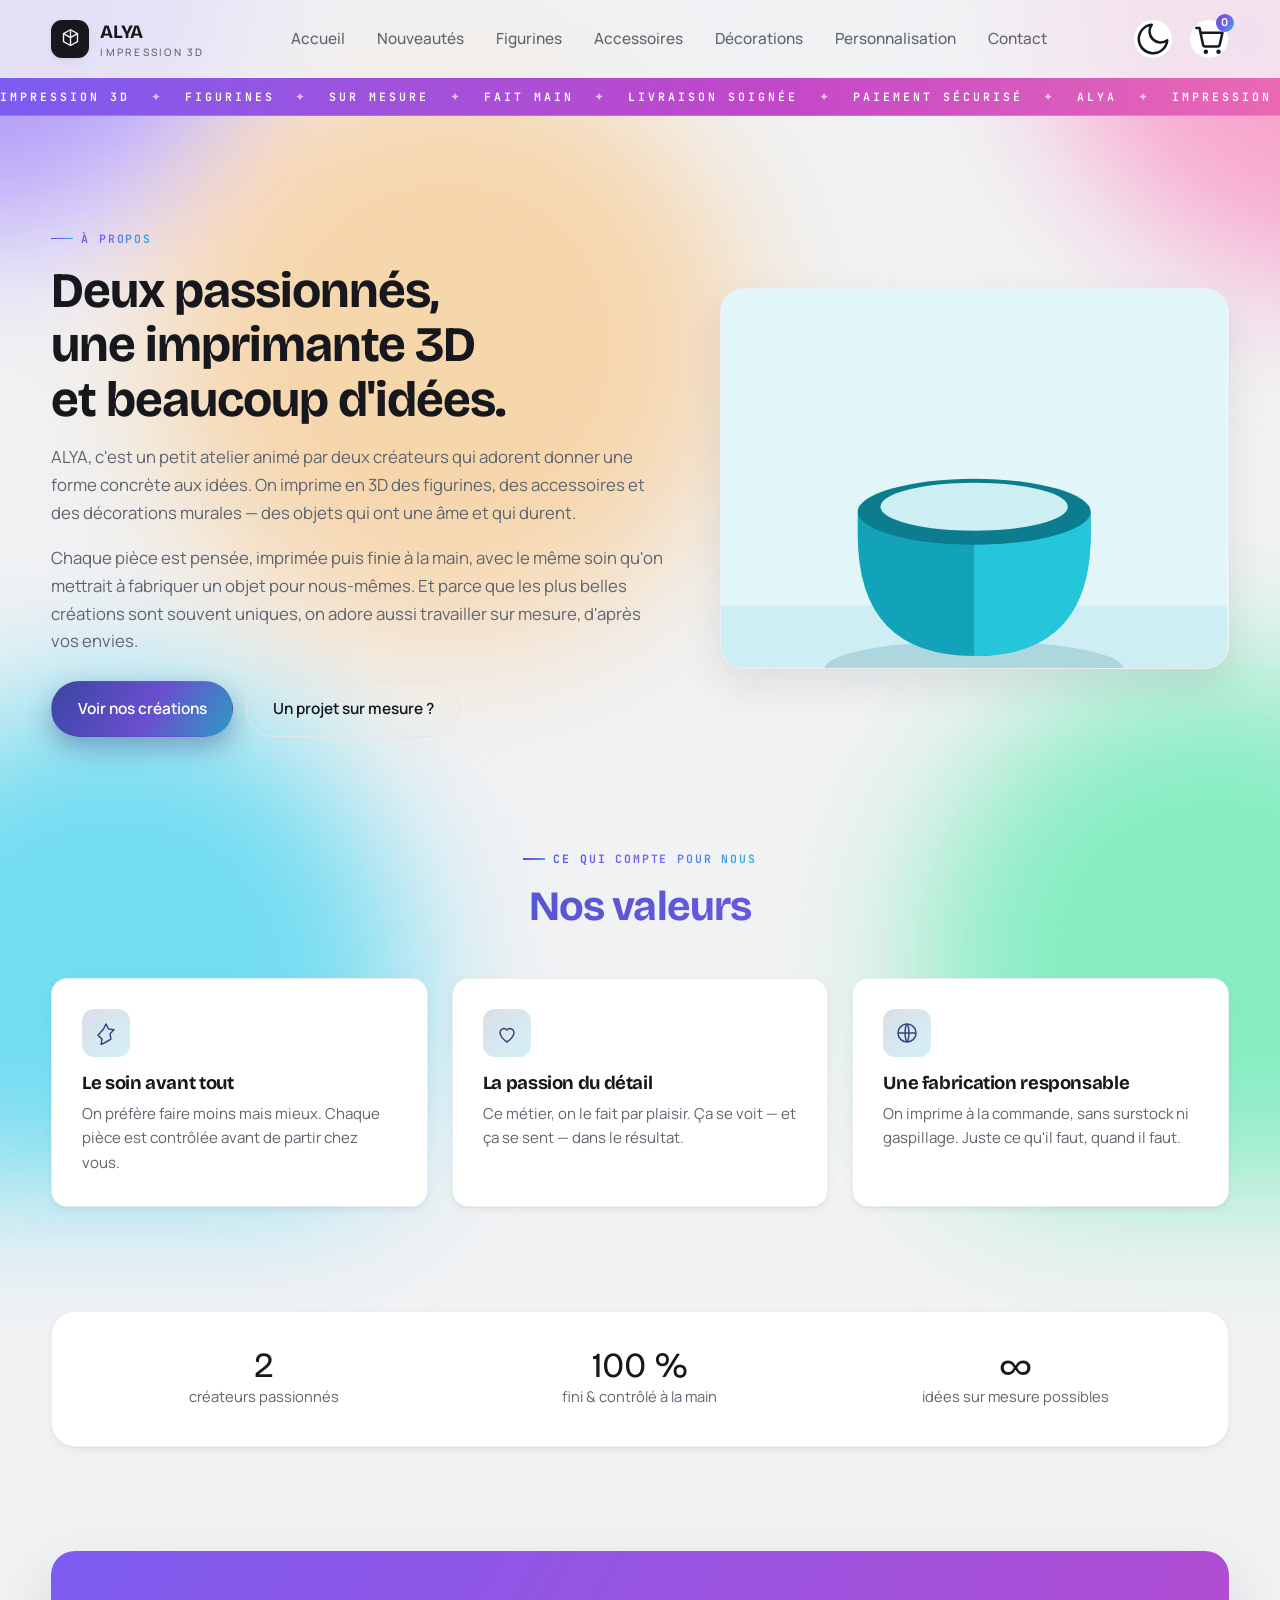
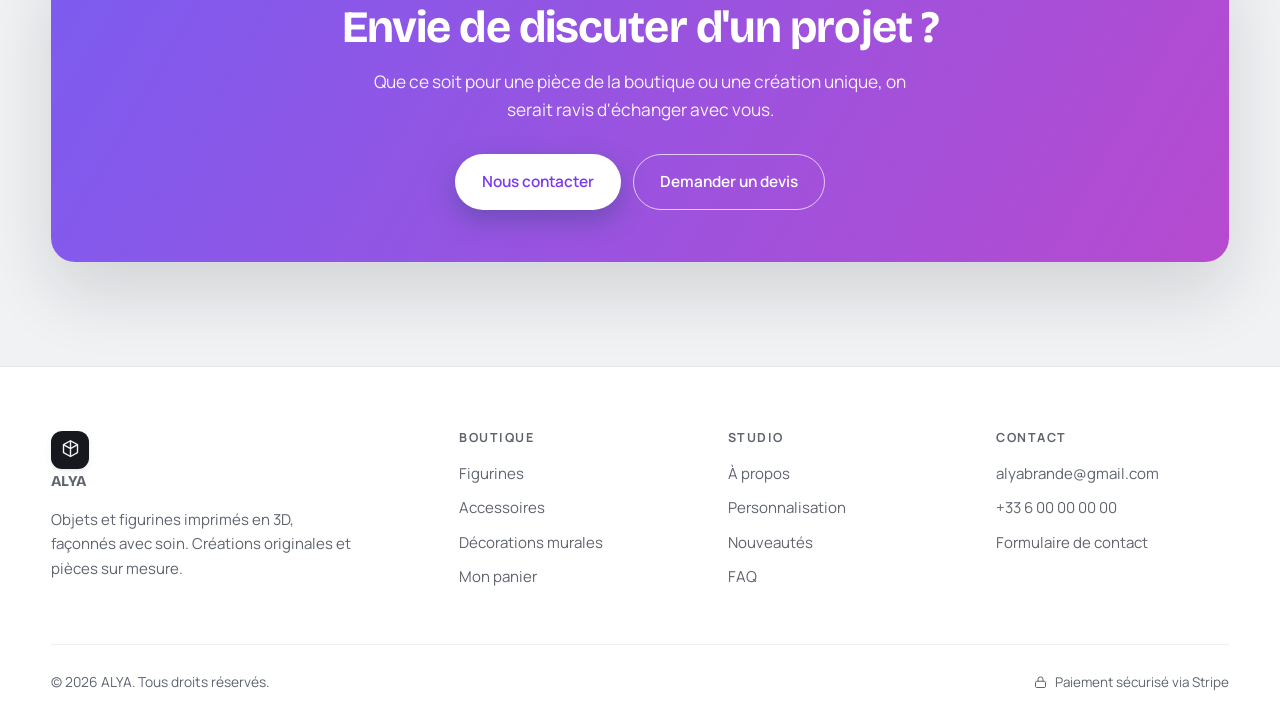
==== commit 199b1510: "Fond aurore animé multicolore + cube flottant (fix cadre) - Aurore animée (blobs colorés qui dériven" ====
--- a/a-propos.html
+++ b/a-propos.html
@@ -76,7 +76,7 @@
 
   <footer id="site-footer"></footer>
 
-  <script src="js/products.js?v=8"></script>
-  <script src="js/app.js?v=8"></script>
+  <script src="js/products.js?v=10"></script>
+  <script src="js/app.js?v=10"></script>
 </body>
 </html>
--- a/css/styles.css
+++ b/css/styles.css
@@ -749,3 +749,102 @@
   .cta-band, .trust-strip, .hero h1 em, .head h2,
   .hero-frame, .marquee, .marquee-track { animation: none !important; }
 }
+
+/* =========================================================
+   GROSSE FOLIE — vrai 3D interactif (adapté aux objets 3D)
+   ========================================================= */
+/* Cube 3D dans le hero */
+.hero-frame.cube-host { perspective: 1000px; background: radial-gradient(circle at 50% 35%, #201538, #0c0820 75%); border: 1px solid rgba(255,255,255,.08); }
+.cube-scene { width: 100%; height: 100%; display: grid; place-items: center; transform-style: preserve-3d; transition: transform .18s ease; }
+.cube { width: 168px; height: 168px; position: relative; transform-style: preserve-3d; animation: spin3d 16s linear infinite; }
+.cube:hover { animation-duration: 6s; }
+.cube .face { position: absolute; inset: 0; display: grid; place-items: center;
+  font-family: var(--display); font-weight: 800; font-size: 2rem; color: #fff; letter-spacing: -.02em;
+  border-radius: 16px; border: 2px solid rgba(255,255,255,.4);
+  box-shadow: inset 0 0 55px rgba(255,255,255,.18), 0 0 34px rgba(124,92,240,.35); }
+.cube .front  { transform: translateZ(84px); background: linear-gradient(135deg,#7c5cf0,#28b6d8); }
+.cube .back   { transform: rotateY(180deg) translateZ(84px); background: linear-gradient(135deg,#ff7aa8,#ffb057); }
+.cube .right  { transform: rotateY(90deg) translateZ(84px); background: linear-gradient(135deg,#22c3d6,#3ddc97); font-size: 2.6rem; }
+.cube .left   { transform: rotateY(-90deg) translateZ(84px); background: linear-gradient(135deg,#a15cf0,#ff7aa8); font-size: 2.6rem; }
+.cube .top    { transform: rotateX(90deg) translateZ(84px); background: linear-gradient(135deg,#ffb057,#ff7aa8); font-size: 2.6rem; }
+.cube .bottom { transform: rotateX(-90deg) translateZ(84px); background: linear-gradient(135deg,#5b6bff,#7c5cf0); font-size: 2.6rem; }
+@keyframes spin3d { from { transform: rotateX(-22deg) rotateY(0); } to { transform: rotateX(-22deg) rotateY(360deg); } }
+
+/* Cartes qui s'inclinent en 3D au survol */
+.product-grid, .cat-grid { perspective: 1000px; }
+.card, .cat-card { transform-style: preserve-3d; will-change: transform; }
+
+@media (prefers-reduced-motion: reduce) { .cube { animation: none; } }
+@media (max-width: 620px) { .cube { width: 132px; height: 132px; } .cube .face { font-size: 1.6rem; } .cube .front,.cube .back,.cube .right,.cube .left,.cube .top,.cube .bottom { } }
+
+/* =========================================================
+   FOND MULTICOLORE + cube qui flotte (fix "fenêtre")
+   ========================================================= */
+/* Fond général multicolore (dégradé "mesh" doux) — thème clair */
+:root {
+  --page-bg:
+    radial-gradient(at 12% 16%, rgba(255,120,180,.18), transparent 42%),
+    radial-gradient(at 90% 10%, rgba(124,92,240,.18), transparent 42%),
+    radial-gradient(at 85% 82%, rgba(40,190,220,.16), transparent 42%),
+    radial-gradient(at 15% 88%, rgba(120,220,150,.14), transparent 42%),
+    radial-gradient(at 50% 50%, rgba(255,190,110,.12), transparent 55%),
+    #f5f2fb;
+}
+
+/* Hero : fond arc-en-ciel vif (blobs côté droit, texte lisible à gauche) */
+.hero {
+  background:
+    radial-gradient(circle at 90% 12%, rgba(124,92,240,.42), transparent 46%),
+    radial-gradient(circle at 100% 58%, rgba(255,110,175,.40), transparent 46%),
+    radial-gradient(circle at 72% 92%, rgba(40,195,225,.36), transparent 46%),
+    radial-gradient(circle at 30% 30%, rgba(255,195,110,.18), transparent 52%),
+    linear-gradient(120deg, #fdeef7 0%, #efe9ff 50%, #e6f6fb 100%);
+}
+:root[data-theme="dark"] .hero, html[data-theme="dark"] .hero {
+  background:
+    radial-gradient(circle at 88% 14%, rgba(124,92,240,.38), transparent 46%),
+    radial-gradient(circle at 100% 58%, rgba(255,110,175,.30), transparent 46%),
+    radial-gradient(circle at 72% 90%, rgba(40,195,225,.28), transparent 46%),
+    var(--bg);
+}
+@media (prefers-color-scheme: dark) { :root:not([data-theme="light"]) .hero {
+  background:
+    radial-gradient(circle at 88% 14%, rgba(124,92,240,.38), transparent 46%),
+    radial-gradient(circle at 100% 58%, rgba(255,110,175,.30), transparent 46%),
+    radial-gradient(circle at 72% 90%, rgba(40,195,225,.28), transparent 46%),
+    var(--bg);
+}}
+
+/* Le cube flotte (plus de boîte sombre "mal codée") */
+.hero-visual { overflow: visible; }
+.hero-frame.cube-host {
+  background: transparent !important;
+  border: none !important;
+  box-shadow: none !important;
+  overflow: visible;
+}
+
+/* =========================================================
+   AURORE ANIMÉE — fond vivant multicolore derrière tout le site
+   ========================================================= */
+html { background: var(--bg); }
+body { background: transparent; }
+
+.aurora { position: fixed; inset: -22vmax; z-index: -1; pointer-events: none; overflow: hidden; filter: blur(72px) saturate(1.25); }
+.aurora b { position: absolute; display: block; width: 46vmax; height: 46vmax; border-radius: 50%; opacity: .55; will-change: transform; }
+.aurora b:nth-child(1) { background: #7c5cf0; top: -6vmax;  left: -4vmax;  animation: au1 22s ease-in-out infinite; }
+.aurora b:nth-child(2) { background: #ff6ea8; top: -2vmax;  right: -6vmax; animation: au2 26s ease-in-out infinite; }
+.aurora b:nth-child(3) { background: #28c3e0; bottom: -8vmax; left: 8vmax;  animation: au3 24s ease-in-out infinite; }
+.aurora b:nth-child(4) { background: #4be0a0; bottom: -6vmax; right: 4vmax; animation: au4 30s ease-in-out infinite; }
+.aurora b:nth-child(5) { background: #ffb057; top: 26vmax; left: 34vmax; opacity: .4; animation: au1 28s ease-in-out infinite reverse; }
+@keyframes au1 { 50% { transform: translate(18vmax, 14vmax) scale(1.2); } }
+@keyframes au2 { 50% { transform: translate(-16vmax, 20vmax) scale(1.15); } }
+@keyframes au3 { 50% { transform: translate(20vmax, -12vmax) scale(1.25); } }
+@keyframes au4 { 50% { transform: translate(-18vmax, -16vmax) scale(1.1); } }
+:root[data-theme="dark"] .aurora b, html[data-theme="dark"] .aurora b { opacity: .42; }
+
+/* On laisse l'aurore transparaître : sections sans fond opaque */
+.hero, #categories, #selection, #garanties, #faq, .page-head { background: transparent !important; }
+.trust-strip { background: color-mix(in srgb, var(--surface) 60%, transparent) !important; backdrop-filter: blur(8px) saturate(1.3); animation: none !important; }
+
+@media (prefers-reduced-motion: reduce) { .aurora b { animation: none !important; } }
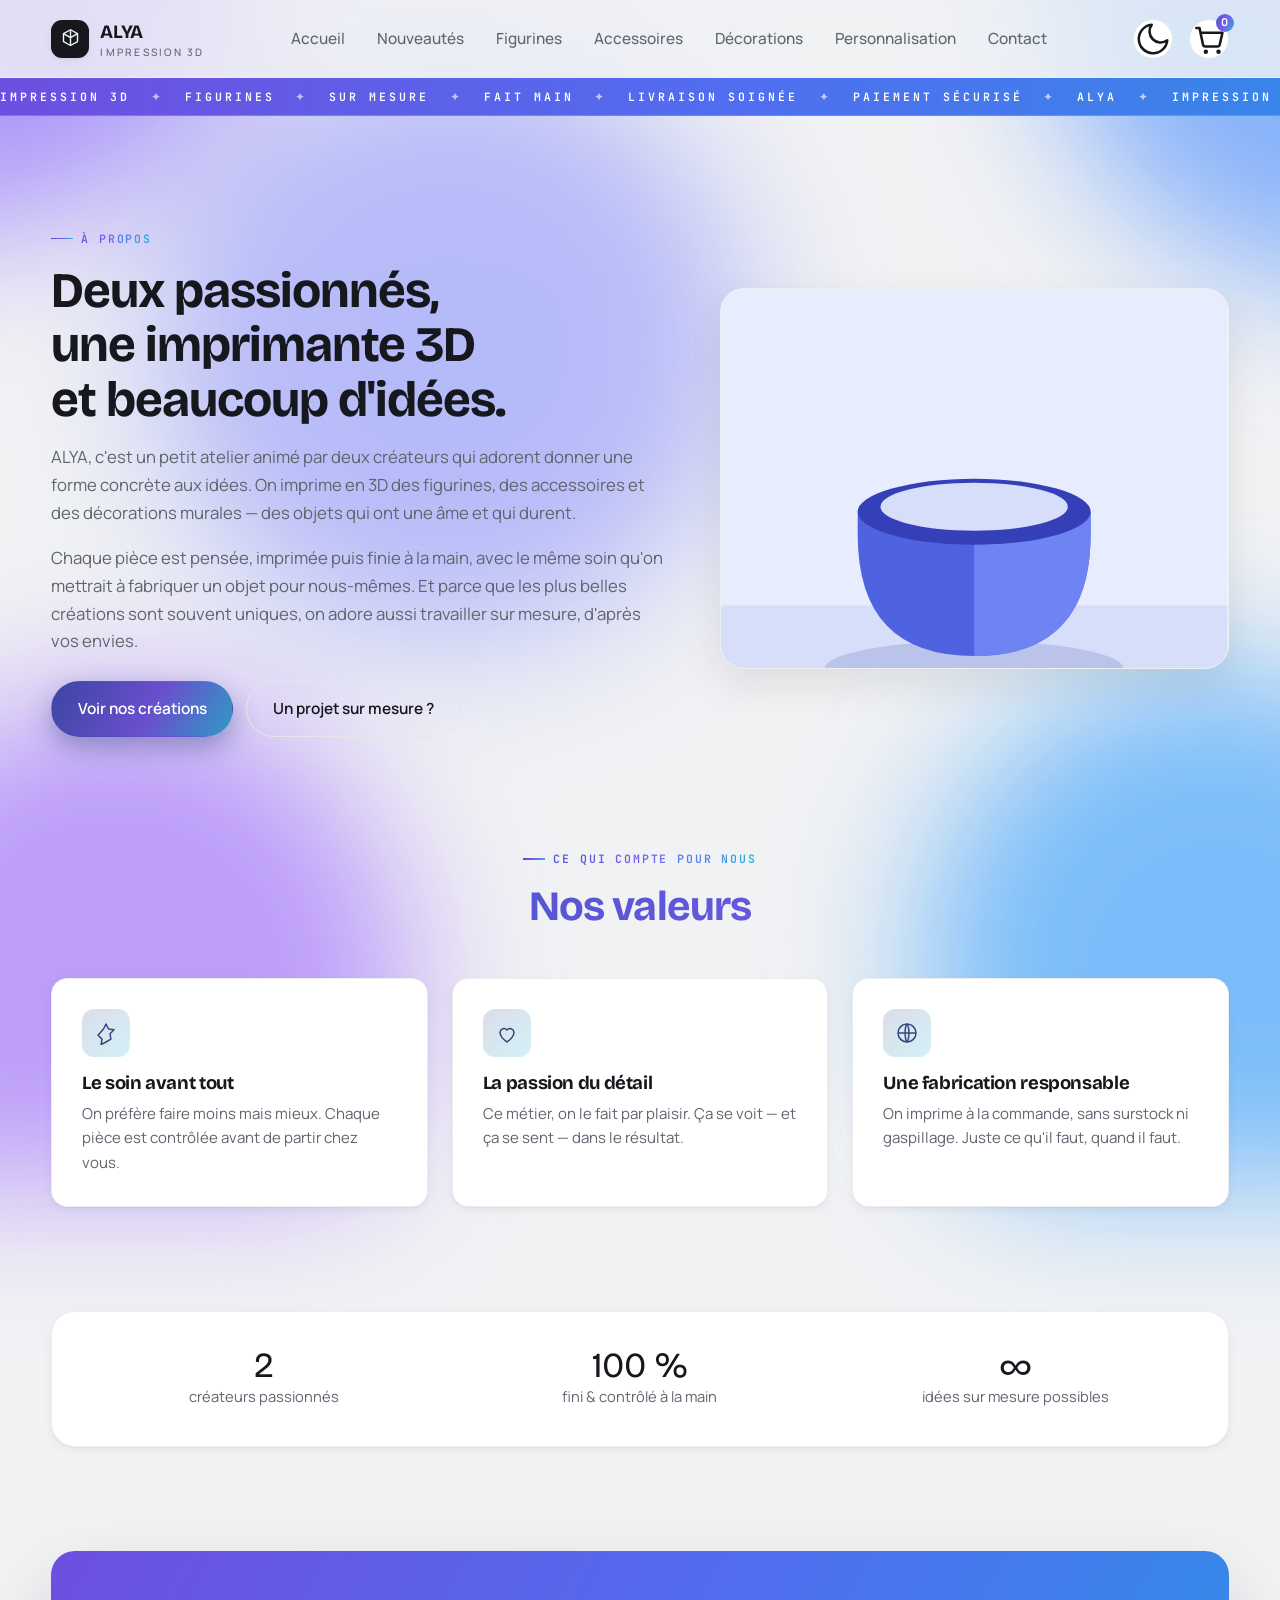
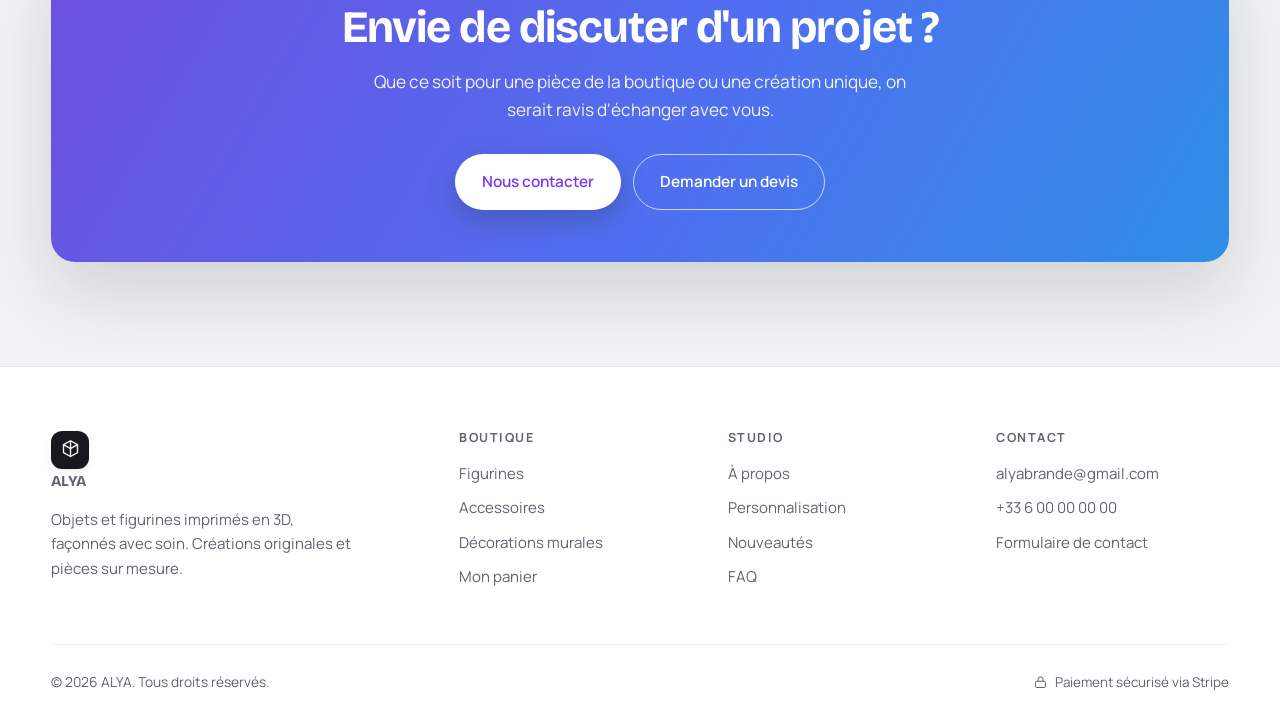
==== commit 187125e1: "Palette resserrée : une seule famille violet → bleu (fini l'arc-en-ciel) - Aurore, cube, bannière, b" ====
--- a/a-propos.html
+++ b/a-propos.html
@@ -76,7 +76,7 @@
 
   <footer id="site-footer"></footer>
 
-  <script src="js/products.js?v=10"></script>
-  <script src="js/app.js?v=10"></script>
+  <script src="js/products.js?v=11"></script>
+  <script src="js/app.js?v=11"></script>
 </body>
 </html>
--- a/css/styles.css
+++ b/css/styles.css
@@ -848,3 +848,40 @@
 .trust-strip { background: color-mix(in srgb, var(--surface) 60%, transparent) !important; backdrop-filter: blur(8px) saturate(1.3); animation: none !important; }
 
 @media (prefers-reduced-motion: reduce) { .aurora b { animation: none !important; } }
+
+/* =========================================================
+   COHÉRENCE : une seule famille (violet → bleu électrique)
+   ========================================================= */
+/* Aurore recentrée sur violet/bleu (fini l'arc-en-ciel) */
+.aurora b:nth-child(1) { background: #6d4fe0; }
+.aurora b:nth-child(2) { background: #3f7cf0; }
+.aurora b:nth-child(3) { background: #8b5cf5; }
+.aurora b:nth-child(4) { background: #2f8fe6; }
+.aurora b:nth-child(5) { background: #5a63e8; opacity: .38; }
+
+/* Cube : mêmes tons cohérents */
+.cube .front  { background: linear-gradient(135deg,#7c5cf0,#3f7cf0) !important; }
+.cube .back   { background: linear-gradient(135deg,#8b5cf5,#4f6ff0) !important; }
+.cube .right  { background: linear-gradient(135deg,#6d4fe0,#2f8fe6) !important; }
+.cube .left   { background: linear-gradient(135deg,#9b6cff,#5a63e8) !important; }
+.cube .top    { background: linear-gradient(135deg,#5a63e8,#2f8fe6) !important; }
+.cube .bottom { background: linear-gradient(135deg,#7c5cf0,#4f6ff0) !important; }
+
+/* Bannière CTA : dégradé cohérent */
+.cta-band { background: linear-gradient(120deg,#6d4fe0 0%,#4f6ff0 55%,#2f8fe6 100%) !important; }
+
+/* Badges : même famille */
+.badge.nouveau   { background: linear-gradient(135deg,#7c5cf0,#2f8fe6) !important; }
+.badge.populaire { background: linear-gradient(135deg,#6d4fe0,#4f6ff0) !important; }
+
+/* Cartes catégories : propres (blanches) + liseré violet uniforme */
+.cat-grid .cat-card { background: var(--surface) !important; }
+.cat-grid .cat-card:nth-child(3n+1),
+.cat-grid .cat-card:nth-child(3n+2),
+.cat-grid .cat-card:nth-child(3n+3) { border-top: 3px solid #7c5cf0 !important; }
+
+/* Étiquette catégorie + eyebrow : violet cohérent */
+.card-cat { color: #6d4fe0; }
+
+/* Ruban défilant dans la même famille (violet → bleu) */
+.marquee { background: linear-gradient(90deg,#6d4fe0,#4f6ff0,#2f8fe6,#4f6ff0,#6d4fe0) !important; background-size: 240% auto !important; }
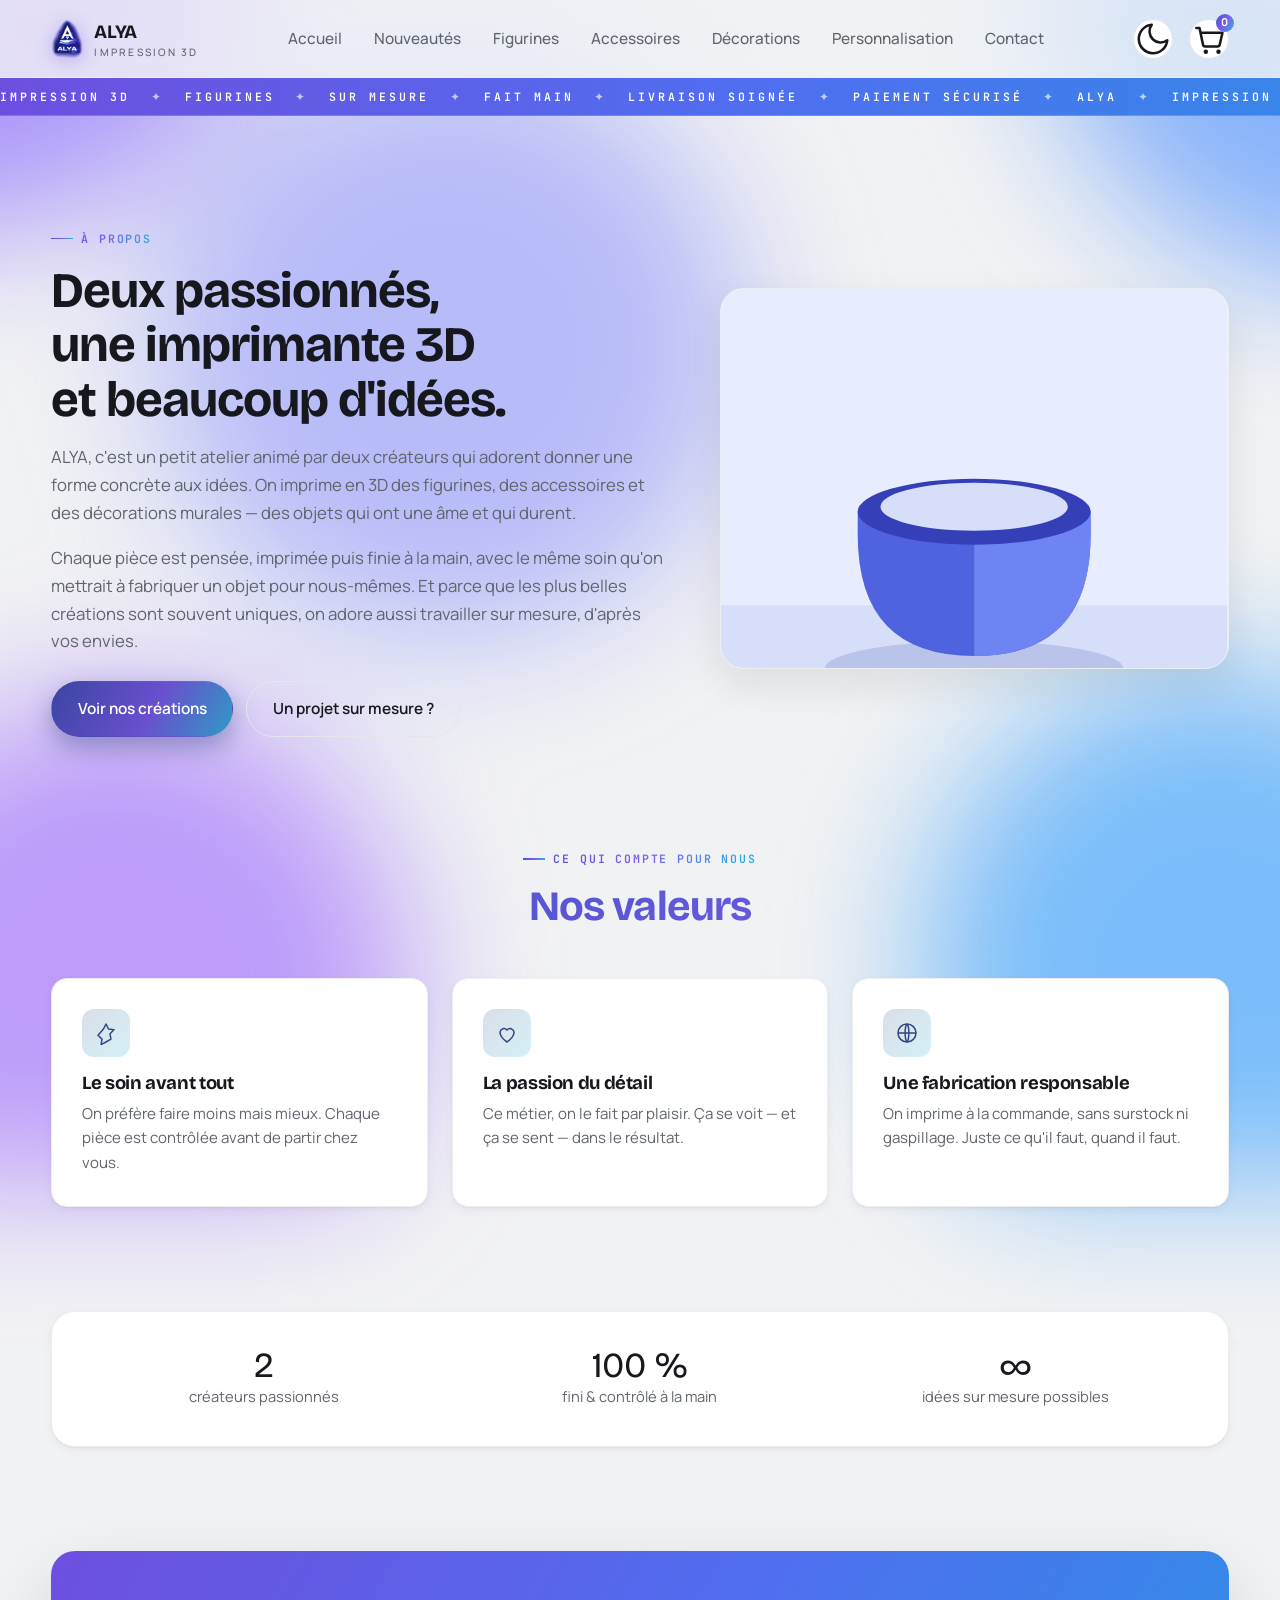
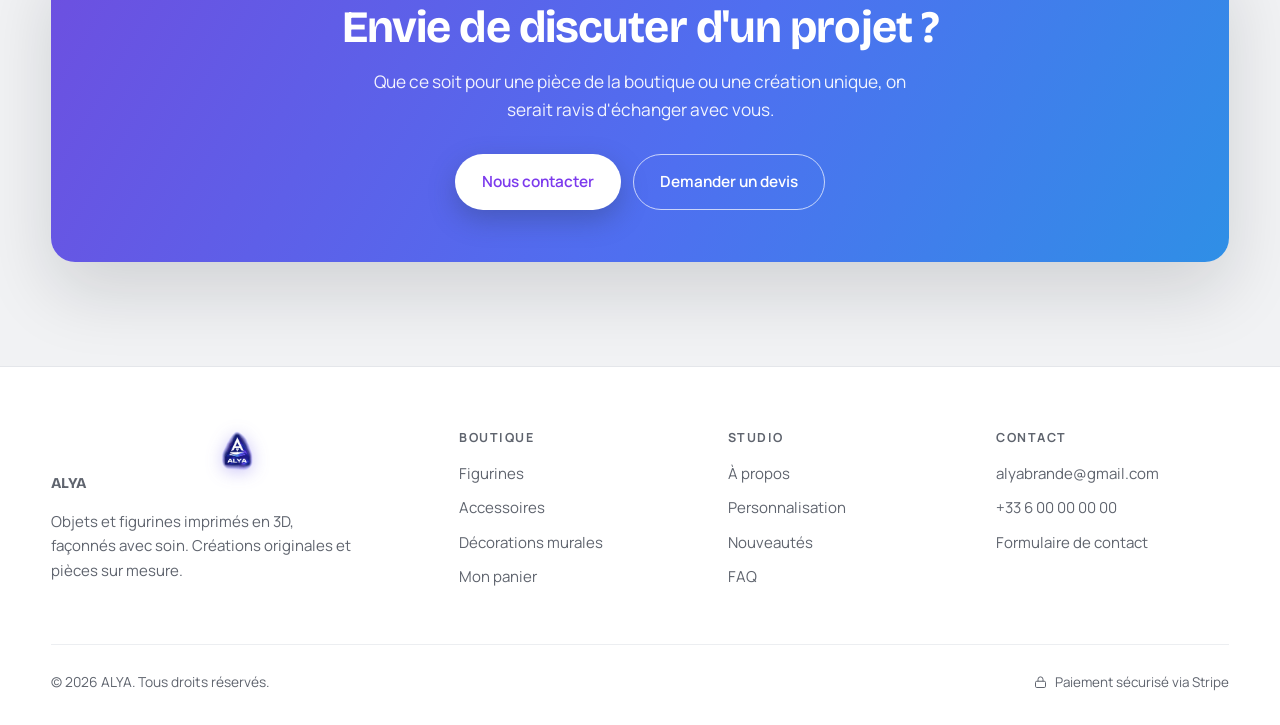
==== commit 4f7248d1: "Logo 3D FBX texturé dans le hero + vrai logo PNG dans l'en-tête - Remplace le cube CSS par le modèle" ====
--- a/a-propos.html
+++ b/a-propos.html
@@ -76,7 +76,7 @@
 
   <footer id="site-footer"></footer>
 
-  <script src="js/products.js?v=11"></script>
-  <script src="js/app.js?v=11"></script>
+  <script src="js/products.js?v=12"></script>
+  <script src="js/app.js?v=12"></script>
 </body>
 </html>
--- a/css/styles.css
+++ b/css/styles.css
@@ -149,10 +149,11 @@
 .nav { display: flex; align-items: center; justify-content: space-between; padding: 16px 0; }
 .brand { display: inline-flex; align-items: center; gap: .7rem; font-family: var(--display); font-weight: 700; font-size: 1.18rem; letter-spacing: -.02em; }
 .brand .mark {
-  width: 38px; height: 38px; border-radius: 11px; display: grid; place-items: center;
-  background: var(--ink); color: var(--bg); box-shadow: var(--shadow-sm);
+  width: auto; height: 40px; border-radius: 0; display: grid; place-items: center;
+  background: none; color: inherit; box-shadow: none;
 }
 .brand .mark svg { width: 21px; height: 21px; }
+.brand .mark img { height: 40px; width: auto; display: block; filter: drop-shadow(0 3px 9px rgba(96,74,230,.4)); }
 .brand small { display: block; font-family: var(--sans); font-weight: 500; font-size: .64rem; letter-spacing: .22em; text-transform: uppercase; color: var(--muted); margin-top: -3px; }
 .nav-links { display: flex; align-items: center; gap: 2rem; }
 .nav-links a { font-weight: 500; font-size: .96rem; color: var(--muted); transition: color .15s; }
@@ -885,3 +886,19 @@
 
 /* Ruban défilant dans la même famille (violet → bleu) */
 .marquee { background: linear-gradient(90deg,#6d4fe0,#4f6ff0,#2f8fe6,#4f6ff0,#6d4fe0) !important; background-size: 240% auto !important; }
+
+/* ====== Modèle 3D (FBX) dans le hero ====== */
+.hero-frame.model-host {
+  background: radial-gradient(circle at 50% 32%, #241a44, #0c0820 78%);
+  border: 1px solid rgba(255,255,255,.08);
+  display: grid; place-items: center;
+}
+.hero-frame.model-host canvas { touch-action: none; }
+.model-loading { width: 46px; height: 46px; display: grid; place-items: center; }
+.model-loading span {
+  width: 34px; height: 34px; border-radius: 50%;
+  border: 3px solid rgba(255,255,255,.18);
+  border-top-color: #8b5cff; border-right-color: #3da5ff;
+  animation: modelspin .9s linear infinite;
+}
+@keyframes modelspin { to { transform: rotate(360deg); } }
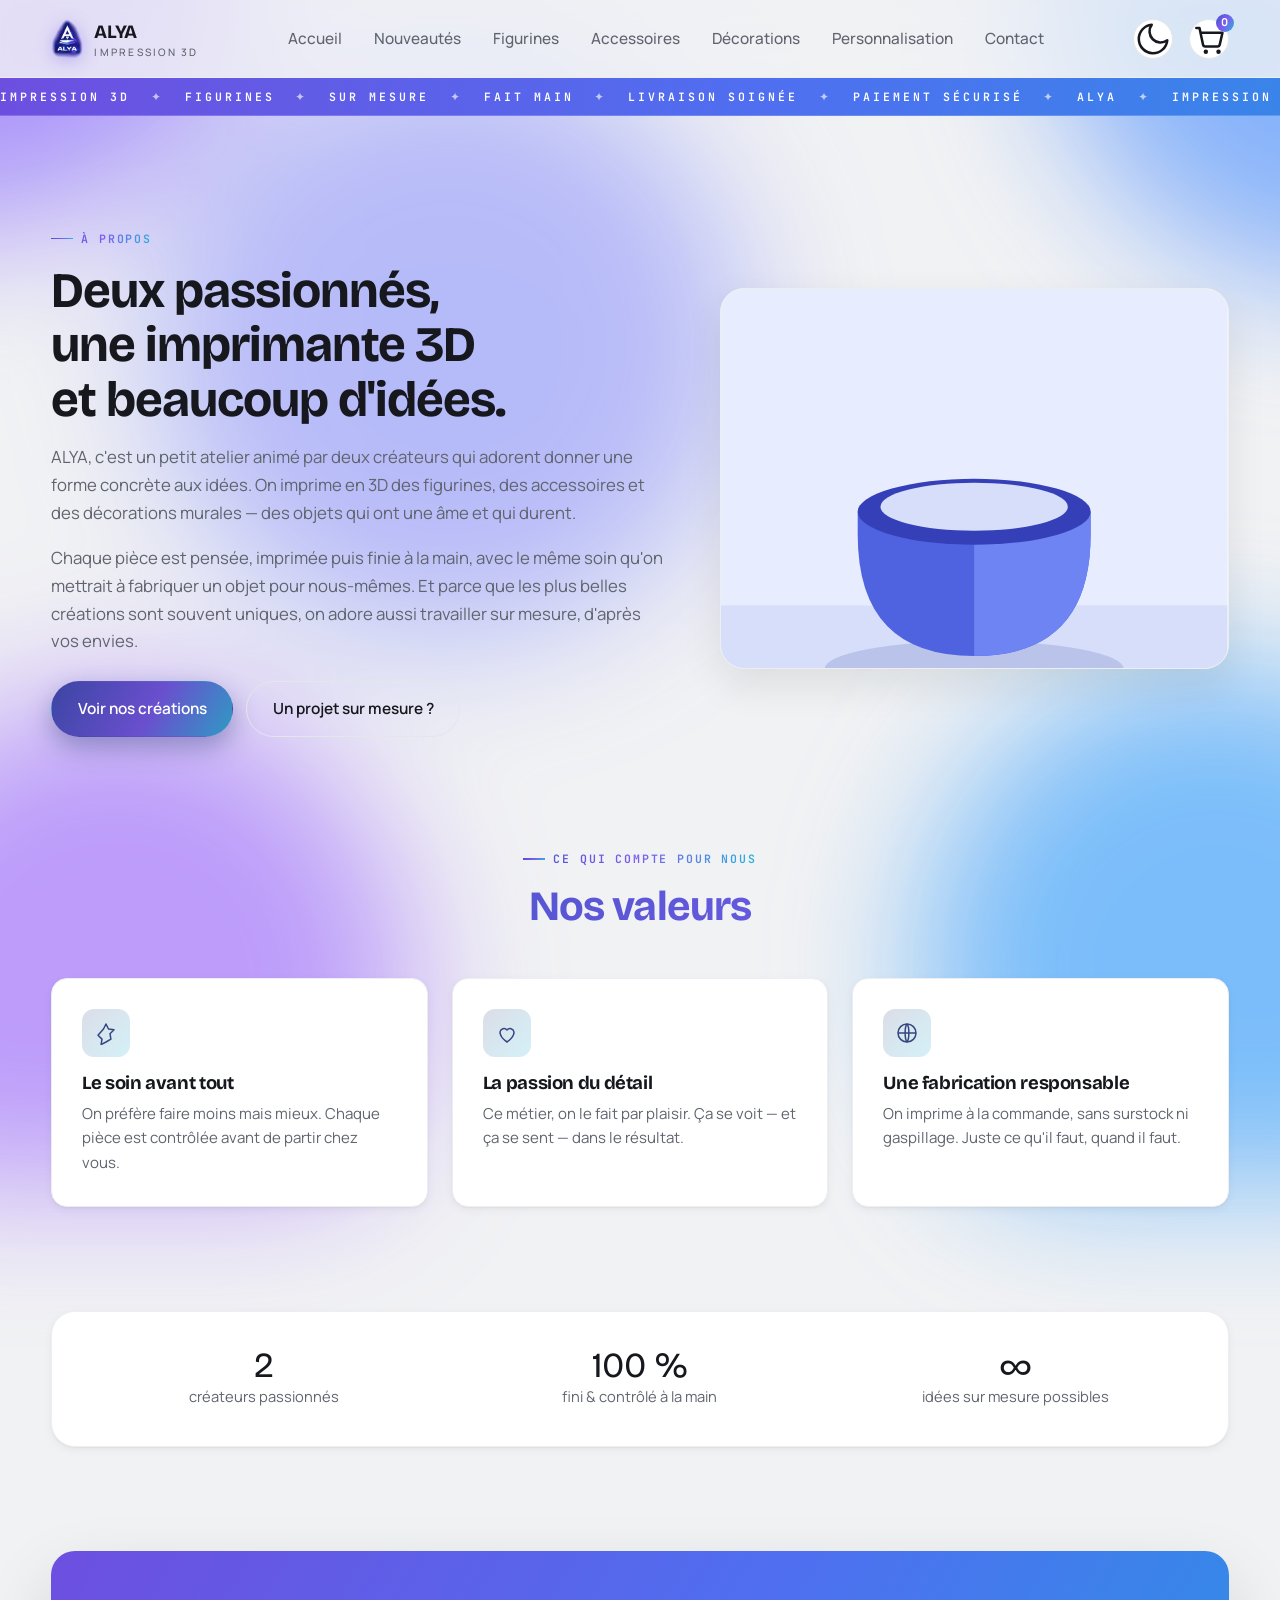
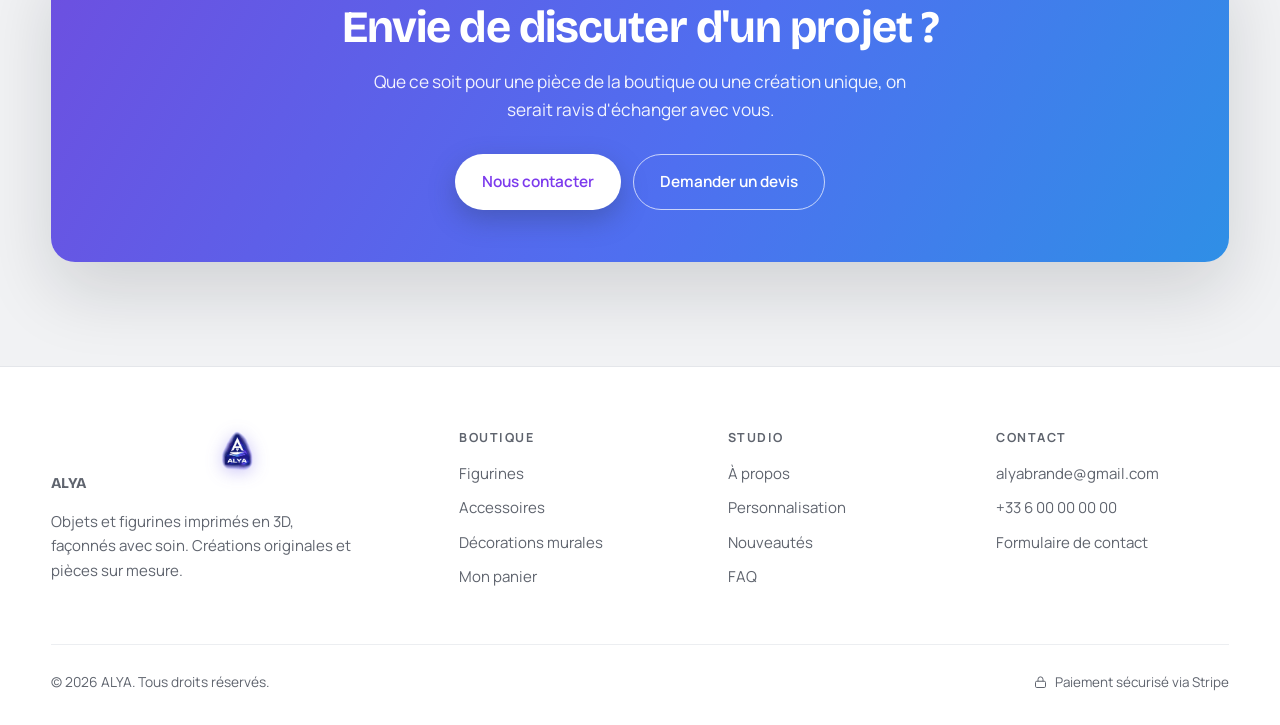
==== commit 955ce4ff: "Corrige l'affichage du modèle 3D + rotation « balancement » - Fix du recentrage/mise à l'échelle (ho" ====
--- a/a-propos.html
+++ b/a-propos.html
@@ -76,7 +76,7 @@
 
   <footer id="site-footer"></footer>
 
-  <script src="js/products.js?v=12"></script>
-  <script src="js/app.js?v=12"></script>
+  <script src="js/products.js?v=13"></script>
+  <script src="js/app.js?v=13"></script>
 </body>
 </html>
